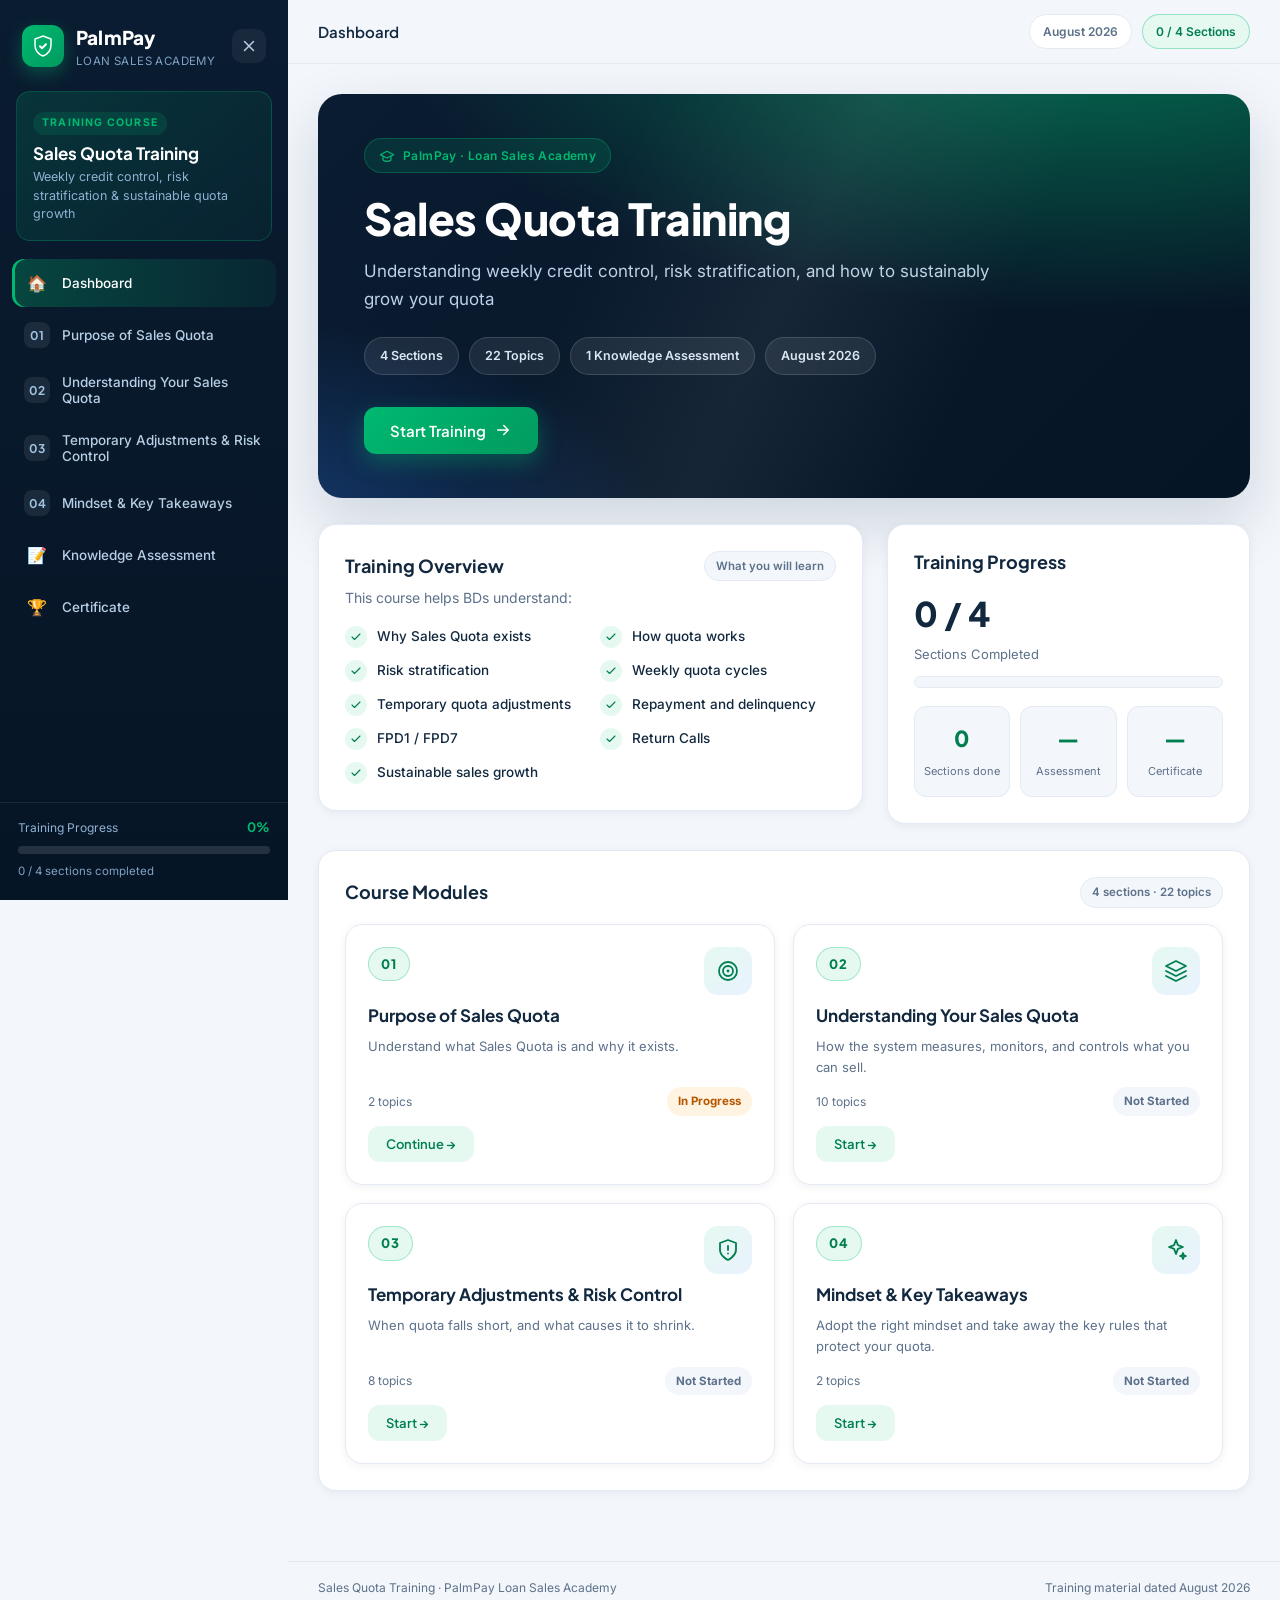
==== index.html @ f6357d87 "First commit" ====
<!DOCTYPE html>
<html lang="en">
<head>
  <meta charset="UTF-8" />
  <meta name="viewport" content="width=device-width, initial-scale=1.0" />
  <meta name="description" content="PalmPay Loan Sales Academy — Sales Quota Training. Understanding weekly credit control, risk stratification, and how to sustainably grow your quota." />
  <title>Sales Quota Training · PalmPay Loan Sales Academy</title>
  <link rel="preconnect" href="https://fonts.googleapis.com" />
  <link rel="preconnect" href="https://fonts.gstatic.com" crossorigin />
  <link href="https://fonts.googleapis.com/css2?family=Inter:wght@400;500;600;700&family=Plus+Jakarta+Sans:wght@500;600;700;800&display=swap" rel="stylesheet" />
  <link rel="stylesheet" href="css/styles.css" />
</head>
<body>
  <div class="app">
    <aside class="sidebar" id="sidebar" aria-label="Course navigation">
      <div class="sidebar-brand">
        <div class="brand-mark" aria-hidden="true">
          <svg viewBox="0 0 24 24" fill="none">
            <path d="M12 2l8 3v6c0 5.2-3.4 9.2-8 11-4.6-1.8-8-5.8-8-11V5l8-3z" fill="rgba(0,185,112,.16)" stroke="currentColor" stroke-width="1.5"/>
            <path d="M9 12.2l2 2 4-4" stroke="currentColor" stroke-width="2" stroke-linecap="round" stroke-linejoin="round"/>
          </svg>
        </div>
        <div class="brand-text">
          <span class="brand-name">PalmPay</span>
          <span class="brand-sub">Loan Sales Academy</span>
        </div>
        <button class="sidebar-close" id="sidebarClose" aria-label="Close menu">
          <svg viewBox="0 0 24 24" fill="none" stroke="currentColor" stroke-width="2" stroke-linecap="round"><path d="M18 6L6 18M6 6l12 12"/></svg>
        </button>
      </div>

      <div class="sidebar-course">
        <span class="sidebar-course-chip">Training Course</span>
        <h2 class="sidebar-course-title">Sales Quota Training</h2>
        <p class="sidebar-course-sub">Weekly credit control, risk stratification &amp; sustainable quota growth</p>
      </div>

      <nav class="sidebar-nav" id="sidebarNav"></nav>

      <div class="sidebar-footer">
        <div class="mini-progress">
          <div class="mini-progress-top">
            <span class="mini-progress-label">Training Progress</span>
            <span class="mini-progress-value" id="miniProgressValue">0%</span>
          </div>
          <div class="mini-progress-track">
            <div class="mini-progress-fill" id="miniProgressFill"></div>
          </div>
          <div class="mini-progress-sub" id="miniProgressSub">0 / 4 sections completed</div>
        </div>
      </div>
    </aside>

    <div class="sidebar-backdrop" id="sidebarBackdrop"></div>

    <div class="main">
      <header class="topbar">
        <button class="menu-toggle" id="menuToggle" aria-label="Open navigation menu">
          <svg viewBox="0 0 24 24" fill="none" stroke="currentColor" stroke-width="2" stroke-linecap="round"><path d="M4 6h16M4 12h16M4 18h16"/></svg>
        </button>
        <div class="topbar-crumb" id="topbarCrumb">Dashboard</div>
        <div class="topbar-right">
          <span class="topbar-chip topbar-chip-date">August 2026</span>
          <span class="topbar-chip topbar-chip-progress" id="topbarProgress">0 / 4 Sections</span>
        </div>
      </header>

      <main class="content" id="view" aria-live="polite"></main>

      <footer class="app-footer">
        <span>Sales Quota Training · PalmPay Loan Sales Academy</span>
        <span>Training material dated August 2026</span>
      </footer>
    </div>
  </div>

  <div class="toast" id="toast" role="status" aria-live="polite"></div>

  <script src="js/course-data.js"></script>
  <script src="js/app.js"></script>
</body>
</html>
---- css/styles.css ----
/* ============================================================
   Sales Quota Training — Premium Fintech Styles
   PalmPay Loan Sales Academy · August 2026
   Vanilla CSS only. No frameworks.
   ============================================================ */

/* ---------------------------- Tokens ---------------------------- */
:root {
  --navy-950: #061525;
  --navy-900: #0a1c31;
  --navy-800: #0f2942;
  --navy-700: #163a5c;
  --green: #00b970;
  --green-dark: #009a5e;
  --green-deep: #007f4e;
  --green-100: #e5f9f0;
  --orange: #ff9f1c;
  --orange-100: #fff4e1;
  --red: #e5484d;
  --red-100: #fdecec;
  --blue: #2e7cf6;
  --blue-100: #e9f2fe;
  --bg: #f3f6fb;
  --surface: #ffffff;
  --text: #12283f;
  --muted: #5d718a;
  --border: #e4eaf3;
  --shadow-sm: 0 2px 10px rgba(15, 41, 66, .06);
  --shadow: 0 12px 34px rgba(15, 41, 66, .10);
  --shadow-lg: 0 24px 60px rgba(15, 41, 66, .16);
  --radius: 18px;
  --radius-sm: 12px;
  --font-head: 'Plus Jakarta Sans', 'Inter', system-ui, sans-serif;
  --font-body: 'Inter', system-ui, -apple-system, sans-serif;
  --sidebar-w: 288px;
}

/* ---------------------------- Reset ---------------------------- */
* { margin: 0; padding: 0; box-sizing: border-box; }

html { scroll-behavior: smooth; }

html, body {
  overflow-x: hidden;
  background: var(--bg);
  color: var(--text);
  font-family: var(--font-body);
  font-size: 16px;
  line-height: 1.6;
  -webkit-font-smoothing: antialiased;
}

body { min-height: 100vh; }

h1, h2, h3, h4, h5, h6 { font-family: var(--font-head); line-height: 1.25; }

button { font-family: inherit; cursor: pointer; }

img, svg { display: block; }

input, button { font-family: inherit; }

::selection { background: rgba(0, 185, 112, .25); }

/* ---------------------------- Layout ---------------------------- */
.app { display: flex; min-height: 100vh; }

.sidebar {
  position: fixed;
  inset: 0 auto 0 0;
  width: var(--sidebar-w);
  background: linear-gradient(180deg, var(--navy-900) 0%, var(--navy-950) 100%);
  color: #cfe0f1;
  display: flex;
  flex-direction: column;
  z-index: 60;
  transform: translateX(-100%);
  transition: transform .28s ease;
  overflow-y: auto;
}

@media (min-width: 1024px) {
  .sidebar { transform: translateX(0); }
  body.sidebar-hidden .sidebar { transform: translateX(-100%); }
  .main { margin-left: var(--sidebar-w); }
  body.sidebar-hidden .main { margin-left: 0; }
  .menu-toggle { display: none; }
  body.sidebar-hidden .menu-toggle { display: inline-flex; }
}

@media (max-width: 1023px) {
  body.sidebar-open .sidebar { transform: translateX(0); box-shadow: 20px 0 60px rgba(0, 0, 0, .4); }
  body.sidebar-open { overflow: hidden; }
  .menu-toggle { display: inline-flex; }
}

.sidebar-brand {
  display: flex;
  align-items: center;
  gap: 12px;
  padding: 22px 22px 16px;
}

.brand-mark {
  width: 42px;
  height: 42px;
  flex: 0 0 42px;
  border-radius: 12px;
  background: linear-gradient(135deg, var(--green), var(--green-dark));
  color: #fff;
  display: grid;
  place-items: center;
  box-shadow: 0 6px 18px rgba(0, 185, 112, .35);
}

.brand-mark svg { width: 24px; height: 24px; }

.brand-text { display: flex; flex-direction: column; min-width: 0; }

.brand-name { font-family: var(--font-head); font-weight: 800; font-size: 19px; color: #fff; letter-spacing: .2px; }

.brand-sub { font-size: 11.5px; color: #7fa2c4; letter-spacing: .4px; text-transform: uppercase; }

.sidebar-close {
  margin-left: auto;
  width: 34px;
  height: 34px;
  border: none;
  border-radius: 10px;
  background: rgba(255, 255, 255, .06);
  color: #b7cee4;
  display: grid;
  place-items: center;
  transition: background .2s, color .2s;
}

.sidebar-close:hover { background: rgba(255, 255, 255, .14); color: #fff; }

.sidebar-close svg { width: 18px; height: 18px; }

.sidebar-course {
  margin: 4px 16px 14px;
  padding: 16px;
  border-radius: 14px;
  background: linear-gradient(135deg, rgba(0, 185, 112, .16), rgba(0, 185, 112, .05));
  border: 1px solid rgba(0, 185, 112, .25);
}

.sidebar-course-chip {
  display: inline-block;
  font-size: 10.5px;
  font-weight: 700;
  letter-spacing: 1.2px;
  text-transform: uppercase;
  color: var(--green);
  background: rgba(0, 185, 112, .14);
  padding: 3px 9px;
  border-radius: 20px;
  margin-bottom: 8px;
}

.sidebar-course-title { font-size: 17px; font-weight: 700; color: #fff; margin-bottom: 4px; }

.sidebar-course-sub { font-size: 12.5px; color: #8fb2d3; line-height: 1.5; }

.sidebar-nav { flex: 1; padding: 4px 12px 16px; display: flex; flex-direction: column; gap: 4px; }

.nav-item {
  display: flex;
  align-items: center;
  gap: 12px;
  width: 100%;
  padding: 11px 12px;
  border: none;
  border-radius: 12px;
  background: transparent;
  color: #b7cee4;
  font-size: 13.5px;
  font-weight: 500;
  text-align: left;
  transition: background .2s, color .2s;
}

.nav-item:hover { background: rgba(255, 255, 255, .07); color: #fff; }

.nav-item.active { background: linear-gradient(90deg, rgba(0, 185, 112, .28), rgba(0, 185, 112, .08)); color: #fff; box-shadow: inset 3px 0 0 var(--green); }

.nav-num {
  font-family: var(--font-head);
  font-weight: 700;
  font-size: 12px;
  width: 26px;
  height: 26px;
  flex: 0 0 26px;
  display: grid;
  place-items: center;
  border-radius: 8px;
  background: rgba(255, 255, 255, .08);
  color: #9fc3e2;
}

.nav-item.active .nav-num { background: var(--green); color: #fff; }

.nav-emoji { font-size: 16px; width: 26px; height: 26px; flex: 0 0 26px; display: grid; place-items: center; }

.nav-label { flex: 1; min-width: 0; }

.nav-status { display: inline-grid; place-items: center; }

.nav-status svg { width: 16px; height: 16px; }

.nav-ok { color: var(--green); }

.sidebar-footer { padding: 14px 18px 20px; border-top: 1px solid rgba(255, 255, 255, .08); }

.mini-progress-top { display: flex; justify-content: space-between; align-items: center; margin-bottom: 8px; }

.mini-progress-label { font-size: 12px; color: #8fb2d3; }

.mini-progress-value { font-family: var(--font-head); font-weight: 700; font-size: 13px; color: var(--green); }

.mini-progress-track { height: 8px; border-radius: 8px; background: rgba(255, 255, 255, .12); overflow: hidden; }

.mini-progress-fill { height: 100%; width: 0; border-radius: 8px; background: linear-gradient(90deg, var(--green), #36e3a1); transition: width .6s ease; }

.mini-progress-sub { margin-top: 8px; font-size: 11.5px; color: #7fa2c4; }

.sidebar-backdrop {
  position: fixed;
  inset: 0;
  background: rgba(4, 12, 22, .5);
  z-index: 55;
  opacity: 0;
  pointer-events: none;
  transition: opacity .25s ease;
}

.sidebar-backdrop.show { opacity: 1; pointer-events: auto; }

/* ---------------------------- Main / Topbar ---------------------------- */
.main {
  flex: 1;
  min-width: 0;
  display: flex;
  flex-direction: column;
  transition: margin-left .28s ease;
}

.topbar {
  position: sticky;
  top: 0;
  z-index: 40;
  display: flex;
  align-items: center;
  gap: 14px;
  padding: 14px 30px;
  background: rgba(243, 246, 251, .82);
  backdrop-filter: blur(12px);
  -webkit-backdrop-filter: blur(12px);
  border-bottom: 1px solid var(--border);
}

.menu-toggle {
  width: 40px;
  height: 40px;
  border: 1px solid var(--border);
  border-radius: 10px;
  background: var(--surface);
  color: var(--text);
  align-items: center;
  justify-content: center;
  box-shadow: var(--shadow-sm);
}

.menu-toggle svg { width: 20px; height: 20px; }

.topbar-crumb {
  flex: 1;
  min-width: 0;
  font-family: var(--font-head);
  font-weight: 600;
  font-size: 15px;
  white-space: nowrap;
  overflow: hidden;
  text-overflow: ellipsis;
}

.topbar-right { display: flex; align-items: center; gap: 10px; }

.topbar-chip {
  font-size: 12px;
  font-weight: 600;
  padding: 7px 13px;
  border-radius: 20px;
  background: var(--surface);
  border: 1px solid var(--border);
  color: var(--muted);
  white-space: nowrap;
}

.topbar-chip-progress { color: var(--green-deep); border-color: rgba(0, 185, 112, .35); background: var(--green-100); }

.content { width: 100%; max-width: 1060px; margin: 0 auto; padding: 30px 30px 70px; flex: 1; }

.app-footer {
  display: flex;
  justify-content: space-between;
  flex-wrap: wrap;
  gap: 8px;
  padding: 16px 30px 26px;
  font-size: 12px;
  color: var(--muted);
  border-top: 1px solid var(--border);
  max-width: 1060px;
  width: 100%;
  margin: 0 auto;
}

/* ---------------------------- Buttons ---------------------------- */
.btn {
  display: inline-flex;
  align-items: center;
  justify-content: center;
  gap: 8px;
  border: none;
  border-radius: 12px;
  font-family: var(--font-head);
  font-weight: 600;
  font-size: 14px;
  padding: 12px 20px;
  transition: transform .15s ease, box-shadow .2s ease, background .2s ease;
}

.btn svg { width: 18px; height: 18px; }

.btn-primary { background: linear-gradient(135deg, var(--green), var(--green-dark)); color: #fff; box-shadow: 0 8px 22px rgba(0, 185, 112, .35); }

.btn-primary:hover { transform: translateY(-2px); box-shadow: 0 12px 26px rgba(0, 185, 112, .42); }

.btn-ghost { background: transparent; color: var(--muted); border: 1px solid var(--border); }

.btn-ghost:hover { background: var(--surface); color: var(--text); border-color: #cdd8e6; }

.btn-soft { background: var(--green-100); color: var(--green-deep); }

.btn-soft:hover { background: #d2f3e4; }

.btn-hero { font-size: 15px; padding: 14px 26px; margin-top: 6px; }

/* ---------------------------- Dashboard ---------------------------- */
.dash-hero {
  position: relative;
  overflow: hidden;
  border-radius: 24px;
  padding: 44px 46px;
  color: #fff;
  background:
    radial-gradient(1200px 500px at 85% -20%, rgba(0, 185, 112, .55), transparent 60%),
    radial-gradient(800px 400px at -10% 110%, rgba(46, 124, 246, .35), transparent 55%),
    linear-gradient(135deg, var(--navy-900), var(--navy-950));
  box-shadow: var(--shadow-lg);
  margin-bottom: 26px;
}

.hero-glow {
  position: absolute;
  inset: 0;
  pointer-events: none;
  background: linear-gradient(115deg, transparent 30%, rgba(255, 255, 255, .06) 50%, transparent 70%);
}

.hero-badge {
  display: inline-flex;
  align-items: center;
  gap: 8px;
  font-size: 12px;
  font-weight: 600;
  letter-spacing: .4px;
  color: var(--green);
  background: rgba(0, 185, 112, .14);
  border: 1px solid rgba(0, 185, 112, .3);
  padding: 7px 14px;
  border-radius: 30px;
  margin-bottom: 18px;
}

.hero-badge svg { width: 16px; height: 16px; }

.hero-title { font-size: clamp(30px, 4.5vw, 44px); font-weight: 800; letter-spacing: -.5px; margin-bottom: 12px; }

.hero-sub { font-size: clamp(14px, 2vw, 17px); color: #bcd2e8; max-width: 640px; margin-bottom: 24px; }

.hero-chips { display: flex; flex-wrap: wrap; gap: 10px; margin-bottom: 26px; }

.hero-chip { font-size: 12.5px; font-weight: 600; padding: 8px 15px; border-radius: 30px; background: rgba(255, 255, 255, .08); border: 1px solid rgba(255, 255, 255, .14); color: #d9e7f4; }

.dash-grid { display: grid; grid-template-columns: 1.5fr 1fr; gap: 24px; margin-bottom: 26px; align-items: start; }

.panel {
  background: var(--surface);
  border: 1px solid var(--border);
  border-radius: var(--radius);
  box-shadow: var(--shadow-sm);
  padding: 26px;
}

.panel-head { display: flex; align-items: center; justify-content: space-between; gap: 12px; flex-wrap: wrap; margin-bottom: 6px; }

.panel-head h3 { font-size: 18px; font-weight: 700; }

.panel-chip { font-size: 11.5px; font-weight: 600; color: var(--muted); background: var(--bg); border: 1px solid var(--border); padding: 5px 11px; border-radius: 20px; }

.panel-sub { color: var(--muted); font-size: 14px; margin-bottom: 16px; }

.overview-list { list-style: none; display: grid; grid-template-columns: repeat(2, 1fr); gap: 12px 20px; }

.overview-list li { display: flex; align-items: center; gap: 10px; font-size: 13.5px; font-weight: 500; }

.ov-ic { width: 22px; height: 22px; flex: 0 0 22px; border-radius: 50%; background: var(--green-100); color: var(--green-deep); display: grid; place-items: center; }

.ov-ic svg { width: 12px; height: 12px; }

.progress-count { margin: 14px 0 12px; display: flex; flex-direction: column; gap: 2px; }

.pc-num { font-family: var(--font-head); font-size: 34px; font-weight: 800; color: var(--text); }

.pc-label { font-size: 13px; color: var(--muted); }

.big-progress-track { height: 12px; border-radius: 10px; background: var(--bg); border: 1px solid var(--border); overflow: hidden; margin-bottom: 18px; }

.big-progress-fill { height: 100%; width: 0; border-radius: 10px; background: linear-gradient(90deg, var(--green), #2fd495); transition: width .9s ease; }

.progress-panel.in .big-progress-fill { width: var(--p); }

.progress-stats { display: grid; grid-template-columns: repeat(3, 1fr); gap: 10px; }

.pstat { background: var(--bg); border: 1px solid var(--border); border-radius: var(--radius-sm); padding: 14px 8px; text-align: center; }

.pstat-num { display: block; font-family: var(--font-head); font-weight: 800; font-size: 22px; color: var(--green-deep); }

.pstat-label { font-size: 11px; color: var(--muted); }

.module-grid { display: grid; grid-template-columns: repeat(2, 1fr); gap: 18px; margin-top: 16px; }

.module-card {
  position: relative;
  background: var(--surface);
  border: 1px solid var(--border);
  border-radius: var(--radius);
  box-shadow: var(--shadow-sm);
  padding: 22px;
  display: flex;
  flex-direction: column;
  gap: 10px;
  transition: transform .2s ease, box-shadow .2s ease;
}

.module-card:hover { transform: translateY(-4px); box-shadow: var(--shadow); }

.mod-top { display: flex; align-items: flex-start; justify-content: space-between; }

.mod-num {
  font-family: var(--font-head);
  font-weight: 800;
  font-size: 13px;
  letter-spacing: 1px;
  color: var(--green-deep);
  background: var(--green-100);
  border: 1px solid rgba(0, 185, 112, .3);
  padding: 6px 12px;
  border-radius: 20px;
}

.mod-ic { width: 48px; height: 48px; border-radius: 14px; background: linear-gradient(135deg, var(--green-100), var(--blue-100)); color: var(--green-deep); display: grid; place-items: center; }

.mod-ic svg { width: 24px; height: 24px; }

.mod-title { font-size: 17px; font-weight: 700; }

.mod-blurb { font-size: 13px; color: var(--muted); flex: 1; }

.mod-meta { display: flex; align-items: center; justify-content: space-between; gap: 8px; flex-wrap: wrap; }

.mod-topics { font-size: 12px; color: var(--muted); }

.mod-status { display: inline-flex; align-items: center; gap: 5px; font-size: 11.5px; font-weight: 700; padding: 5px 11px; border-radius: 20px; }

.mod-status svg { width: 13px; height: 13px; }

.st-done { color: var(--green-deep); background: var(--green-100); }

.st-inprog { color: #b45500; background: var(--orange-100); }

.st-not { color: var(--muted); background: var(--bg); }

.btn-mod { align-self: flex-start; font-size: 13px; padding: 10px 18px; }

/* ---------------------------- Section / Topic ---------------------------- */
.section-header { margin-bottom: 22px; }

.section-kicker { display: flex; align-items: center; gap: 10px; flex-wrap: wrap; margin-bottom: 10px; }

.section-num {
  font-family: var(--font-head);
  font-weight: 700;
  font-size: 12px;
  letter-spacing: 1px;
  color: #fff;
  background: linear-gradient(135deg, var(--green), var(--green-dark));
  padding: 6px 14px;
  border-radius: 20px;
}

.section-topic-count { font-size: 12.5px; font-weight: 600; color: var(--muted); }

.section-title { font-size: clamp(24px, 3.4vw, 32px); font-weight: 800; letter-spacing: -.4px; margin-bottom: 8px; }

.section-subtitle { font-size: 15px; color: var(--muted); }

.topic-nav {
  display: flex;
  gap: 8px;
  overflow-x: auto;
  padding-bottom: 10px;
  margin-bottom: 22px;
  scrollbar-width: thin;
}

.topic-pill {
  display: inline-flex;
  align-items: center;
  gap: 8px;
  flex: 0 0 auto;
  border: 1px solid var(--border);
  background: var(--surface);
  color: var(--muted);
  border-radius: 30px;
  padding: 8px 15px 8px 8px;
  font-size: 12.5px;
  font-weight: 600;
  transition: all .2s ease;
}

.topic-pill:hover { border-color: var(--green); color: var(--green-deep); }

.topic-pill.active { background: var(--green); border-color: var(--green); color: #fff; box-shadow: 0 6px 16px rgba(0, 185, 112, .3); }

.tp-num {
  font-family: var(--font-head);
  font-weight: 700;
  font-size: 11px;
  width: 24px;
  height: 24px;
  flex: 0 0 24px;
  display: grid;
  place-items: center;
  border-radius: 50%;
  background: var(--bg);
  color: var(--muted);
}

.topic-pill.active .tp-num { background: rgba(255, 255, 255, .25); color: #fff; }

.topic-card {
  background: var(--surface);
  border: 1px solid var(--border);
  border-radius: 22px;
  box-shadow: var(--shadow-sm);
  padding: 32px 34px;
}

.topic-head { margin-bottom: 24px; }

.topic-badge {
  display: inline-block;
  font-size: 11.5px;
  font-weight: 700;
  letter-spacing: 1px;
  text-transform: uppercase;
  color: var(--green-deep);
  background: var(--green-100);
  border: 1px solid rgba(0, 185, 112, .3);
  padding: 6px 13px;
  border-radius: 20px;
  margin-bottom: 12px;
}

.topic-title { font-size: clamp(21px, 3vw, 26px); font-weight: 800; letter-spacing: -.3px; }

.topic-blocks { display: flex; flex-direction: column; gap: 22px; }

.topic-nav-buttons { display: flex; justify-content: space-between; gap: 12px; margin-top: 34px; padding-top: 24px; border-top: 1px solid var(--border); flex-wrap: wrap; }

/* ---------------------------- Blocks ---------------------------- */
.block-heading {
  display: flex;
  align-items: center;
  gap: 10px;
  font-size: 16px;
  font-weight: 700;
  color: var(--text);
}

.bh-bar { width: 4px; height: 18px; border-radius: 4px; background: linear-gradient(180deg, var(--green), var(--green-dark)); flex: 0 0 4px; }

.block-text { font-size: 15px; color: var(--text); }

.block-text strong { color: var(--green-deep); font-weight: 700; }

/* chips */
.chips { display: flex; flex-wrap: wrap; gap: 12px; }

.chip {
  display: inline-flex;
  align-items: center;
  gap: 10px;
  padding: 12px 20px;
  border-radius: 30px;
  background: var(--surface);
  border: 1px solid var(--border);
  box-shadow: var(--shadow-sm);
  font-family: var(--font-head);
  font-weight: 600;
  font-size: 14px;
  color: var(--text);
}

.chip-ic {
  width: 28px;
  height: 28px;
  flex: 0 0 28px;
  border-radius: 9px;
  display: grid;
  place-items: center;
  color: var(--green-deep);
  background: var(--green-100);
}

.chip-ic svg { width: 15px; height: 15px; }

/* principle */
.principle {
  display: flex;
  align-items: flex-start;
  gap: 16px;
  padding: 22px 24px;
  border-radius: 16px;
  background: linear-gradient(135deg, rgba(0, 185, 112, .1), rgba(0, 185, 112, .04));
  border: 1px solid rgba(0, 185, 112, .35);
  border-left: 5px solid var(--green);
}

.principle-ic {
  width: 44px;
  height: 44px;
  flex: 0 0 44px;
  border-radius: 13px;
  background: linear-gradient(135deg, var(--green), var(--green-dark));
  color: #fff;
  display: grid;
  place-items: center;
  box-shadow: 0 6px 16px rgba(0, 185, 112, .3);
}

.principle-ic svg { width: 22px; height: 22px; }

.principle-label { font-family: var(--font-head); font-weight: 800; font-size: 13px; letter-spacing: 1px; text-transform: uppercase; color: var(--green-deep); display: block; margin-bottom: 4px; }

.principle-body p { font-size: 15px; color: var(--text); }

/* key message */
.keymessage {
  display: flex;
  align-items: flex-start;
  gap: 14px;
  padding: 20px 24px;
  border-radius: 16px;
  background: linear-gradient(135deg, var(--navy-900), var(--navy-800));
  color: #fff;
  box-shadow: var(--shadow);
}

.km-ic { width: 40px; height: 40px; flex: 0 0 40px; border-radius: 12px; background: rgba(0, 185, 112, .2); color: var(--green); display: grid; place-items: center; }

.km-ic svg { width: 20px; height: 20px; }

.keymessage p { font-size: 15px; }

/* warning */
.warning {
  display: flex;
  align-items: flex-start;
  gap: 14px;
  padding: 20px 24px;
  border-radius: 16px;
  background: var(--red-100);
  border: 1px solid rgba(229, 72, 77, .35);
  border-left: 5px solid var(--red);
}

.warn-ic { width: 40px; height: 40px; flex: 0 0 40px; border-radius: 12px; background: var(--red); color: #fff; display: grid; place-items: center; }

.warn-ic svg { width: 20px; height: 20px; }

.warn-label { font-family: var(--font-head); font-weight: 800; font-size: 12.5px; letter-spacing: 1px; text-transform: uppercase; color: var(--red); display: block; margin-bottom: 4px; }

.warn-body p { font-size: 15px; color: #6e1f21; }

/* quote */
.quote-card {
  position: relative;
  padding: 30px 34px 30px 52px;
  border-radius: 16px;
  background: var(--blue-100);
  border: 1px solid rgba(46, 124, 246, .3);
}

.qmark {
  position: absolute;
  top: 6px;
  left: 18px;
  font-family: Georgia, serif;
  font-size: 64px;
  line-height: 1;
  color: rgba(46, 124, 246, .35);
}

.quote-card p { font-family: var(--font-head); font-size: 17px; font-weight: 600; color: #123a75; }

/* card grids */
.card-grid { display: grid; gap: 14px; }
.card-grid.cols-2 { grid-template-columns: repeat(2, 1fr); }
.card-grid.cols-3 { grid-template-columns: repeat(3, 1fr); }

.info-card {
  background: var(--surface);
  border: 1px solid var(--border);
  border-radius: var(--radius);
  box-shadow: var(--shadow-sm);
  padding: 22px;
  transition: transform .2s ease, box-shadow .2s ease, border-color .2s ease;
}

.info-card:hover { transform: translateY(-3px); box-shadow: var(--shadow); }

.info-ic { width: 46px; height: 46px; border-radius: 13px; display: grid; place-items: center; margin-bottom: 14px; color: var(--green-deep); background: var(--green-100); }

.info-ic svg { width: 22px; height: 22px; }

.info-card.accent-green .info-ic { background: var(--green-100); color: var(--green-deep); }
.info-card.accent-red .info-ic { background: var(--red-100); color: var(--red); }
.info-card.accent-blue .info-ic { background: var(--blue-100); color: var(--blue); }
.info-card.accent-orange .info-ic { background: var(--orange-100); color: #c46a00; }

.info-title { font-size: 16px; font-weight: 700; margin-bottom: 6px; }

.info-text { font-size: 13.5px; color: var(--muted); }

/* expandable cards */
.expand-grid { display: grid; gap: 14px; }
.expand-grid.cols-2 { grid-template-columns: repeat(2, 1fr); }
.expand-grid.cols-3 { grid-template-columns: repeat(3, 1fr); }

.expand-card {
  background: var(--surface);
  border: 1px solid var(--border);
  border-radius: var(--radius);
  box-shadow: var(--shadow-sm);
  overflow: hidden;
  transition: border-color .2s ease, box-shadow .2s ease;
}

.expand-card.open { border-color: rgba(0, 185, 112, .5); box-shadow: var(--shadow); }

.expand-head {
  width: 100%;
  display: flex;
  align-items: center;
  gap: 12px;
  padding: 18px 18px;
  background: transparent;
  border: none;
  text-align: left;
  color: var(--text);
}

.expand-ic { width: 40px; height: 40px; flex: 0 0 40px; border-radius: 11px; display: grid; place-items: center; color: var(--green-deep); background: var(--green-100); transition: transform .2s ease; }

.expand-ic svg { width: 20px; height: 20px; }

.expand-title { flex: 1; font-family: var(--font-head); font-size: 14.5px; font-weight: 700; line-height: 1.35; }

.expand-toggle {
  flex: 0 0 28px;
  width: 28px;
  height: 28px;
  display: grid;
  place-items: center;
  border-radius: 50%;
  background: var(--bg);
  border: 1px solid var(--border);
  font-family: var(--font-head);
  font-size: 17px;
  font-weight: 700;
  color: var(--green-deep);
  transition: all .2s ease;
}

.expand-card.open .expand-toggle { background: var(--green); border-color: var(--green); color: #fff; }

.expand-body {
  max-height: 0;
  overflow: hidden;
  transition: max-height .3s ease;
}

.expand-card.open .expand-body { max-height: 320px; }

.expand-body p { padding: 0 18px 20px; font-size: 14px; color: var(--muted); }

/* meter */
.meter-card {
  background: linear-gradient(135deg, var(--navy-900), var(--navy-800));
  border-radius: var(--radius);
  padding: 26px 28px;
  color: #fff;
  box-shadow: var(--shadow);
}

.meter-head { display: flex; justify-content: space-between; align-items: center; margin-bottom: 14px; }

.meter-label { font-size: 13px; font-weight: 600; color: #a8c4dd; }

.meter-value { font-family: var(--font-head); font-size: 30px; font-weight: 800; color: var(--green); }

.meter-value em { font-style: normal; font-size: 13px; font-weight: 700; letter-spacing: 1.5px; color: #7fa2c4; margin-left: 6px; }

.meter-track { height: 16px; border-radius: 12px; background: rgba(255, 255, 255, .12); overflow: hidden; margin-bottom: 12px; }

.meter-fill { height: 100%; width: 0; border-radius: 12px; background: linear-gradient(90deg, var(--green), #36e3a1); transition: width 1.1s ease; }

.meter-card.in .meter-fill { width: var(--v); }

.meter-foot { display: flex; justify-content: space-between; align-items: center; gap: 10px; flex-wrap: wrap; }

.meter-caption { font-size: 12.5px; color: #a8c4dd; }

.meter-note { font-size: 13px; font-weight: 700; color: var(--orange); }

/* risk levels */
.levels { text-align: center; }

.levels-row { display: flex; justify-content: center; gap: 12px; flex-wrap: wrap; }

.level {
  position: relative;
  width: 74px;
  height: 74px;
  border: none;
  border-radius: 18px;
  display: flex;
  flex-direction: column;
  align-items: center;
  justify-content: center;
  gap: 2px;
  transition: transform .2s ease, box-shadow .2s ease;
}

.level:hover { transform: translateY(-3px); }

.lv-key { font-family: var(--font-head); font-size: 28px; font-weight: 800; color: #fff; line-height: 1; }

.lv-toggle { font-family: var(--font-head); font-size: 14px; font-weight: 700; color: rgba(255, 255, 255, .85); }

.level.lv-a { background: linear-gradient(135deg, #e5484d, #c33d40); box-shadow: 0 8px 20px rgba(229, 72, 77, .35); }
.level.lv-b { background: linear-gradient(135deg, #ff8a3d, #e06f1f); box-shadow: 0 8px 20px rgba(255, 138, 61, .3); }
.level.lv-c { background: linear-gradient(135deg, #ffc24d, #e0a12a); box-shadow: 0 8px 20px rgba(255, 194, 77, .3); }
.level.lv-d { background: linear-gradient(135deg, #4fc48f, #2ea874); box-shadow: 0 8px 20px rgba(79, 196, 143, .3); }
.level.lv-e { background: linear-gradient(135deg, var(--green), var(--green-dark)); box-shadow: 0 8px 20px rgba(0, 185, 112, .35); }

.level.active { transform: translateY(-3px); outline: 3px solid var(--navy-700); outline-offset: 2px; }

.levels-scale { display: flex; justify-content: space-between; max-width: 420px; margin: 12px auto 4px; font-size: 11.5px; font-weight: 700; color: var(--muted); text-transform: uppercase; letter-spacing: .6px; }

.level-detail {
  display: flex;
  align-items: center;
  gap: 16px;
  max-width: 560px;
  margin: 18px auto 0;
  text-align: left;
  padding: 16px 20px;
  border-radius: 14px;
  background: var(--bg);
  border: 1px solid var(--border);
}

.ld-letter {
  width: 54px;
  height: 54px;
  flex: 0 0 54px;
  border-radius: 14px;
  background: linear-gradient(135deg, var(--navy-800), var(--navy-700));
  color: #fff;
  font-family: var(--font-head);
  font-size: 26px;
  font-weight: 800;
  display: grid;
  place-items: center;
}

.ld-text { font-family: var(--font-head); font-weight: 700; font-size: 14.5px; color: var(--text); }

.ld-map { font-size: 12.5px; font-weight: 600; color: var(--green-deep); margin-top: 3px; }

.levels-note { margin-top: 14px; font-size: 12.5px; color: var(--muted); }

/* timeline */
.timeline { padding: 6px 0; }

.tl-badge {
  display: inline-flex;
  align-items: center;
  gap: 8px;
  font-family: var(--font-head);
  font-weight: 700;
  font-size: 13px;
  color: #fff;
  background: linear-gradient(135deg, var(--green), var(--green-dark));
  padding: 8px 16px;
  border-radius: 24px;
  margin-bottom: 18px;
  box-shadow: 0 6px 16px rgba(0, 185, 112, .3);
}

.tl-badge svg { width: 15px; height: 15px; }

.tl-wrap { display: flex; flex-direction: column; }

.tl-item { display: flex; gap: 18px; }

.tl-rail { position: relative; flex: 0 0 22px; display: flex; justify-content: center; }

.tl-dot {
  width: 14px;
  height: 14px;
  flex: 0 0 14px;
  margin-top: 18px;
  border-radius: 50%;
  background: var(--green);
  box-shadow: 0 0 0 4px var(--green-100);
  z-index: 1;
}

.tl-rail::before {
  content: '';
  position: absolute;
  top: 0;
  bottom: 0;
  left: 50%;
  width: 2px;
  transform: translateX(-50%);
  background: linear-gradient(180deg, var(--green-100), var(--border));
}

.tl-item:first-child .tl-rail::before { top: 20px; }
.tl-item:last-child .tl-rail::before { bottom: auto; height: 20px; }

.tl-card {
  flex: 1;
  margin-bottom: 14px;
  padding: 15px 18px;
  background: var(--surface);
  border: 1px solid var(--border);
  border-radius: 14px;
  box-shadow: var(--shadow-sm);
}

.tl-title { font-size: 14.5px; font-weight: 700; color: var(--text); }

.tl-desc { font-size: 13px; color: var(--muted); margin-top: 3px; }

.tl-emphasis .tl-card { border-color: rgba(0, 185, 112, .5); background: var(--green-100); }

.tl-emphasis .tl-title { color: var(--green-deep); }

/* flow */
.flow { display: flex; flex-direction: column; align-items: center; gap: 2px; padding: 8px 0; }

.flow-node { display: flex; flex-direction: column; align-items: center; gap: 6px; }

.flow-item {
  position: relative;
  font-family: var(--font-head);
  font-size: 14.5px;
  font-weight: 700;
  padding: 13px 24px;
  border-radius: 14px;
  text-align: center;
  min-width: 220px;
  box-shadow: var(--shadow-sm);
}

.flow-item.tone-green { background: var(--green-100); border: 1px solid rgba(0, 185, 112, .4); color: var(--green-deep); }
.flow-item.tone-danger { background: var(--red-100); border: 1px solid rgba(229, 72, 77, .4); color: #a13035; }
.flow-item.tone-neutral { background: var(--bg); border: 1px solid var(--border); color: var(--text); }

.flow-plus {
  font-family: var(--font-head);
  font-size: 15px;
  font-weight: 800;
  color: var(--green-deep);
  background: var(--surface);
  border: 2px solid var(--green);
  width: 26px;
  height: 26px;
  display: grid;
  place-items: center;
  border-radius: 50%;
}

.flow-arrow { color: var(--muted); font-size: 17px; line-height: 1; }

.flow-node:last-child .flow-arrow { display: none; }

.flow.in .flow-arrow { animation: flowArrow 1.2s ease infinite; }

@keyframes flowArrow {
  0% { transform: translateY(0); opacity: .4; }
  50% { transform: translateY(4px); opacity: 1; }
  100% { transform: translateY(0); opacity: .4; }
}

/* checklist */
.checklist-head { margin-bottom: 14px; }

.checklist-counter { font-size: 13px; font-weight: 600; color: var(--muted); }

.checklist-counter strong { color: var(--green-deep); }

.checklist-items { display: flex; flex-direction: column; gap: 10px; }

.check-item {
  width: 100%;
  display: flex;
  align-items: center;
  gap: 14px;
  text-align: left;
  padding: 15px 18px;
  border-radius: 14px;
  background: var(--surface);
  border: 1px solid var(--border);
  color: var(--text);
  transition: all .2s ease;
}

.check-item:hover { border-color: rgba(0, 185, 112, .5); }

.check-item.checked { background: var(--green-100); border-color: rgba(0, 185, 112, .5); }

.check-box {
  width: 24px;
  height: 24px;
  flex: 0 0 24px;
  border-radius: 7px;
  border: 2px solid #cdd8e6;
  display: grid;
  place-items: center;
  color: transparent;
  transition: all .2s ease;
}

.check-box svg { width: 14px; height: 14px; }

.check-item.checked .check-box { background: var(--green); border-color: var(--green); color: #fff; }

.check-text { flex: 1; font-size: 14px; font-weight: 500; line-height: 1.45; }

.check-desc { display: block; font-style: normal; font-size: 12.5px; color: var(--muted); margin-top: 2px; }

.check-toggle {
  flex: 0 0 26px;
  width: 26px;
  height: 26px;
  display: grid;
  place-items: center;
  border-radius: 50%;
  background: var(--bg);
  border: 1px solid var(--border);
  font-family: var(--font-head);
  font-weight: 700;
  font-size: 16px;
  color: var(--green-deep);
  transition: all .2s ease;
}

.check-item.checked .check-toggle { background: var(--green); border-color: var(--green); color: #fff; }

/* alerts */
.alert-grid { display: grid; grid-template-columns: repeat(2, 1fr); gap: 16px; }

.alert-card {
  background: var(--surface);
  border: 1px solid var(--border);
  border-radius: var(--radius);
  box-shadow: var(--shadow-sm);
  padding: 22px;
  border-top: 5px solid var(--red);
}

.alert-card.tone-warn { border-top-color: var(--orange); }

.alert-code { margin-bottom: 12px; }

.alert-code span {
  display: inline-block;
  font-family: 'SFMono-Regular', Consolas, monospace;
  font-size: 15px;
  font-weight: 700;
  letter-spacing: .5px;
  color: #fff;
  background: var(--red);
  padding: 6px 14px;
  border-radius: 8px;
}

.alert-card.tone-warn .alert-code span { background: var(--orange); }

.alert-title { font-size: 15.5px; font-weight: 700; margin-bottom: 6px; }

.alert-text { font-size: 13.5px; color: var(--muted); }

/* kpi */
.kpi-grid { display: grid; grid-template-columns: repeat(2, 1fr); gap: 16px; }

.kpi-card {
  border-radius: var(--radius);
  padding: 26px 24px;
  text-align: center;
  color: #fff;
}

.kpi-card.tone-green { background: linear-gradient(135deg, var(--green), var(--green-dark)); box-shadow: 0 12px 28px rgba(0, 185, 112, .3); }
.kpi-card.tone-orange { background: linear-gradient(135deg, #ff9f1c, #e8820a); box-shadow: 0 12px 28px rgba(255, 159, 28, .3); }

.kpi-value { font-family: var(--font-head); font-size: 44px; font-weight: 800; letter-spacing: -1px; margin-bottom: 4px; }

.kpi-label { font-family: var(--font-head); font-size: 15px; font-weight: 700; letter-spacing: 1px; }

.kpi-sub { font-size: 12.5px; color: rgba(255, 255, 255, .85); margin-top: 6px; }

/* steps */
.steps { display: flex; flex-direction: column; gap: 14px; }

.step { display: flex; gap: 16px; align-items: flex-start; }

.step-num {
  width: 42px;
  height: 42px;
  flex: 0 0 42px;
  border-radius: 13px;
  background: linear-gradient(135deg, var(--green), var(--green-dark));
  color: #fff;
  font-family: var(--font-head);
  font-size: 18px;
  font-weight: 800;
  display: grid;
  place-items: center;
  box-shadow: 0 6px 16px rgba(0, 185, 112, .3);
}

.step-body { flex: 1; background: var(--surface); border: 1px solid var(--border); border-radius: 14px; padding: 16px 18px; box-shadow: var(--shadow-sm); }

.step-title { font-size: 14.5px; font-weight: 700; margin-bottom: 4px; }

.step-desc { font-size: 13.5px; color: var(--muted); }

/* comparison */
.compare { display: grid; grid-template-columns: 1fr auto 1fr; gap: 14px; align-items: stretch; }

.compare-card { border-radius: 16px; padding: 24px; display: flex; flex-direction: column; gap: 10px; }

.cmp-old { background: var(--red-100); border: 1px solid rgba(229, 72, 77, .35); }

.cmp-right { background: var(--green-100); border: 1px solid rgba(0, 185, 112, .4); }

.cmp-tag {
  align-self: flex-start;
  font-family: var(--font-head);
  font-size: 11.5px;
  font-weight: 800;
  letter-spacing: 1.2px;
  padding: 6px 13px;
  border-radius: 20px;
}

.cmp-old .cmp-tag { color: #a13035; background: rgba(229, 72, 77, .15); }
.cmp-right .cmp-tag { color: var(--green-deep); background: rgba(0, 185, 112, .15); }

.cmp-text { font-family: var(--font-head); font-size: 17px; font-weight: 700; line-height: 1.5; }

.cmp-old .cmp-text { color: #8c2b2f; }
.cmp-right .cmp-text { color: var(--green-deep); }

.compare-vs {
  align-self: center;
  font-family: var(--font-head);
  font-weight: 800;
  font-size: 14px;
  color: var(--muted);
  background: var(--surface);
  border: 1px solid var(--border);
  border-radius: 50%;
  width: 46px;
  height: 46px;
  display: grid;
  place-items: center;
  box-shadow: var(--shadow-sm);
}

/* dual dimensions */
.dual-grid { display: grid; grid-template-columns: repeat(2, 1fr); gap: 16px; }

.dual-card {
  background: var(--surface);
  border: 1px solid var(--border);
  border-radius: var(--radius);
  box-shadow: var(--shadow-sm);
  padding: 20px 22px;
  overflow: hidden;
  transition: border-color .2s ease, box-shadow .2s ease;
}

.dual-card.open { border-color: rgba(0, 185, 112, .5); box-shadow: var(--shadow); }

.dual-head {
  width: 100%;
  display: flex;
  align-items: center;
  justify-content: space-between;
  gap: 10px;
  background: transparent;
  border: none;
  color: var(--text);
  padding: 0 0 10px;
}

.dual-title { font-family: var(--font-head); font-size: 13px; font-weight: 800; letter-spacing: 1.4px; color: var(--muted); }

.dual-value { font-family: var(--font-head); font-size: 26px; font-weight: 800; margin-bottom: 12px; }

.dual-bar { height: 12px; border-radius: 10px; background: var(--bg); border: 1px solid var(--border); overflow: hidden; margin-bottom: 12px; }

.dual-fill { height: 100%; width: 0; border-radius: 10px; background: linear-gradient(90deg, var(--green), #2fd495); transition: width 1s ease; }

.dual-card.tone-danger .dual-fill { background: linear-gradient(90deg, var(--red), #ef6f73); }

.dual-card.in .dual-fill { width: var(--dv); }

.dual-status { font-size: 13px; font-weight: 700; }

.dual-card.tone-danger .dual-status { color: var(--red); }
.dual-card.tone-ok .dual-status { color: var(--green-deep); }

.dual-body { max-height: 0; overflow: hidden; transition: max-height .3s ease; }

.dual-card.open .dual-body { max-height: 200px; }

.dual-body p { padding-top: 12px; border-top: 1px dashed var(--border); font-size: 13.5px; color: var(--muted); }

.dual-hint { grid-column: 1 / -1; text-align: center; font-size: 12.5px; color: var(--muted); margin-top: 2px; }

/* knowledge check */
.kcheck {
  background: linear-gradient(135deg, var(--navy-900), var(--navy-800));
  border-radius: var(--radius);
  padding: 26px 28px;
  color: #fff;
  box-shadow: var(--shadow);
}

.kcheck-head { margin-bottom: 12px; }

.kcheck-tag {
  display: inline-block;
  font-family: var(--font-head);
  font-size: 12px;
  font-weight: 800;
  letter-spacing: 1.2px;
  text-transform: uppercase;
  color: var(--green);
  background: rgba(0, 185, 112, .16);
  border: 1px solid rgba(0, 185, 112, .4);
  padding: 6px 14px;
  border-radius: 20px;
}

.kcheck-q { font-family: var(--font-head); font-size: 16.5px; font-weight: 700; margin-bottom: 18px; line-height: 1.5; }

.kcheck-opts { display: flex; flex-direction: column; gap: 10px; }

.kcheck-opt {
  display: flex;
  align-items: center;
  gap: 12px;
  width: 100%;
  text-align: left;
  padding: 12px 14px;
  border-radius: 12px;
  background: rgba(255, 255, 255, .06);
  border: 1px solid rgba(255, 255, 255, .14);
  color: #e8f1f9;
  font-size: 14px;
  transition: all .2s ease;
}

.kcheck-opt:hover:not(:disabled) { background: rgba(255, 255, 255, .12); border-color: rgba(0, 185, 112, .5); }

.kcheck-opt:disabled { cursor: default; }

.ko-letter {
  width: 28px;
  height: 28px;
  flex: 0 0 28px;
  display: grid;
  place-items: center;
  border-radius: 8px;
  background: rgba(255, 255, 255, .1);
  font-family: var(--font-head);
  font-weight: 700;
  font-size: 13px;
}

.kcheck-opt.correct { background: rgba(0, 185, 112, .25); border-color: var(--green); color: #fff; }

.kcheck-opt.correct .ko-letter { background: var(--green); }

.kcheck-opt.wrong { background: rgba(229, 72, 77, .2); border-color: var(--red); color: #fff; }

.kcheck-opt.wrong .ko-letter { background: var(--red); }

.kcheck-feedback { margin-top: 16px; border-radius: 12px; padding: 14px 16px; font-size: 14px; display: none; }

.kcheck-feedback.good { display: block; background: rgba(0, 185, 112, .18); border: 1px solid rgba(0, 185, 112, .5); color: #d9ffe9; }
.kcheck-feedback.bad { display: block; background: rgba(229, 72, 77, .18); border: 1px solid rgba(229, 72, 77, .5); color: #ffd9da; }

/* final message */
.final-card {
  border-radius: 22px;
  padding: 34px 32px;
  color: #fff;
  text-align: center;
  background:
    radial-gradient(700px 320px at 85% -10%, rgba(0, 185, 112, .5), transparent 60%),
    radial-gradient(600px 300px at 0% 110%, rgba(46, 124, 246, .35), transparent 55%),
    linear-gradient(135deg, var(--navy-900), var(--navy-950));
  box-shadow: var(--shadow-lg);
}

.final-top { display: flex; align-items: center; justify-content: center; gap: 14px; flex-wrap: wrap; margin-bottom: 18px; }

.final-ic {
  width: 44px;
  height: 44px;
  flex: 0 0 44px;
  border-radius: 13px;
  background: rgba(229, 72, 77, .2);
  border: 1px solid rgba(229, 72, 77, .45);
  color: #ff8f92;
  display: grid;
  place-items: center;
}

.final-ic svg { width: 22px; height: 22px; }

.final-avoid { font-family: var(--font-head); font-size: 16px; font-weight: 700; max-width: 620px; }

.final-goal { font-size: 14.5px; color: #bcd2e8; max-width: 600px; margin: 0 auto 20px; }

.final-quote { font-family: var(--font-head); font-size: clamp(20px, 3vw, 26px); font-weight: 800; color: var(--green); margin-bottom: 22px; }

.final-formula {
  display: inline-block;
  font-family: var(--font-head);
  font-size: 14px;
  font-weight: 700;
  color: var(--navy-900);
  background: linear-gradient(135deg, var(--green), #36e3a1);
  padding: 12px 22px;
  border-radius: 30px;
}

/* ---------------------------- Assessment ---------------------------- */
.assess-progress { margin-bottom: 22px; }

.ap-top { display: flex; justify-content: space-between; font-size: 13px; font-weight: 600; color: var(--muted); margin-bottom: 8px; }

.ap-track { height: 10px; border-radius: 8px; background: var(--surface); border: 1px solid var(--border); overflow: hidden; }

.ap-fill { height: 100%; border-radius: 8px; background: linear-gradient(90deg, var(--green), #2fd495); transition: width .4s ease; }

.assess-card { background: var(--surface); border: 1px solid var(--border); border-radius: 22px; box-shadow: var(--shadow-sm); padding: 30px 32px; }

.assess-q { font-family: var(--font-head); font-size: 18px; font-weight: 700; margin-bottom: 20px; }

.assess-opts { display: flex; flex-direction: column; gap: 12px; margin-bottom: 26px; }

.assess-opt {
  display: flex;
  align-items: center;
  gap: 14px;
  width: 100%;
  text-align: left;
  padding: 15px 16px;
  border-radius: 14px;
  background: var(--surface);
  border: 1px solid var(--border);
  color: var(--text);
  font-size: 14.5px;
  transition: all .2s ease;
}

.assess-opt:hover { border-color: var(--green); background: var(--green-100); }

.assess-opt.selected { border-color: var(--green); background: var(--green-100); box-shadow: 0 0 0 3px rgba(0, 185, 112, .18); }

.ao-letter {
  width: 32px;
  height: 32px;
  flex: 0 0 32px;
  display: grid;
  place-items: center;
  border-radius: 10px;
  background: var(--bg);
  border: 1px solid var(--border);
  font-family: var(--font-head);
  font-weight: 800;
  font-size: 13px;
  color: var(--muted);
  transition: all .2s ease;
}

.assess-opt.selected .ao-letter { background: var(--green); border-color: var(--green); color: #fff; }

.ao-text { flex: 1; }

.ao-radio {
  width: 18px;
  height: 18px;
  flex: 0 0 18px;
  border-radius: 50%;
  border: 2px solid #cdd8e6;
  transition: all .2s ease;
}

.assess-opt.selected .ao-radio { border-color: var(--green); background: var(--green); box-shadow: inset 0 0 0 3px #fff; }

.assess-nav { display: flex; justify-content: space-between; gap: 12px; flex-wrap: wrap; }

/* results */
.result-card {
  max-width: 640px;
  margin: 30px auto;
  text-align: center;
  background: var(--surface);
  border-radius: 24px;
  box-shadow: var(--shadow);
  padding: 44px 40px;
}

.result-ic { width: 74px; height: 74px; margin: 0 auto 20px; border-radius: 22px; display: grid; place-items: center; color: #fff; }

.result-ic svg { width: 36px; height: 36px; }

.result-pass .result-ic { background: linear-gradient(135deg, var(--green), var(--green-dark)); box-shadow: 0 12px 26px rgba(0, 185, 112, .35); }

.result-fail .result-ic { background: linear-gradient(135deg, var(--red), #c33d40); box-shadow: 0 12px 26px rgba(229, 72, 77, .3); }

.result-title { font-size: 24px; font-weight: 800; margin-bottom: 10px; }

.result-fail .result-title { font-size: 20px; }

.result-text { font-size: 15px; color: var(--muted); margin-bottom: 26px; }

.result-text strong { color: var(--text); }

.result-actions { display: flex; justify-content: center; gap: 12px; flex-wrap: wrap; }

/* ---------------------------- Completion ---------------------------- */
.completion-card {
  max-width: 680px;
  margin: 20px auto;
  text-align: center;
  background: var(--surface);
  border-radius: 24px;
  box-shadow: var(--shadow);
  padding: 48px 42px;
}

.completion-badge {
  width: 84px;
  height: 84px;
  margin: 0 auto 22px;
  border-radius: 26px;
  background: linear-gradient(135deg, var(--green), var(--green-dark));
  color: #fff;
  display: grid;
  place-items: center;
  box-shadow: 0 16px 40px rgba(0, 185, 112, .4);
}

.completion-badge svg { width: 40px; height: 40px; }

.completion-title { font-size: clamp(24px, 3.4vw, 30px); font-weight: 800; margin-bottom: 8px; }

.completion-sub { color: var(--muted); margin-bottom: 28px; }

.completion-details { text-align: left; border: 1px solid var(--border); border-radius: 16px; overflow: hidden; margin-bottom: 28px; }

.cd-row { display: flex; justify-content: space-between; gap: 16px; padding: 14px 18px; font-size: 14px; }

.cd-row:nth-child(odd) { background: var(--bg); }

.cd-key { color: var(--muted); font-weight: 500; }

.cd-value { font-weight: 700; text-align: right; }

.cd-ok { color: var(--green-deep); }

.completion-actions { display: flex; justify-content: center; gap: 12px; flex-wrap: wrap; }

/* ---------------------------- Certificate ---------------------------- */
.cert-locked { max-width: 560px; margin: 40px auto; text-align: center; background: var(--surface); border-radius: 24px; box-shadow: var(--shadow); padding: 46px 40px; }

.cert-locked-ic { width: 70px; height: 70px; margin: 0 auto 18px; border-radius: 20px; background: var(--bg); border: 1px solid var(--border); color: var(--muted); display: grid; place-items: center; }

.cert-locked-ic svg { width: 32px; height: 32px; }

.cert-locked-title { font-size: 22px; font-weight: 800; margin-bottom: 10px; }

.cert-locked-text { color: var(--muted); margin-bottom: 26px; }

.cert-stage { max-width: 860px; margin: 0 auto; }

.cert-toolbar { margin-bottom: 24px; }

.cert-toolbar-label { display: block; font-size: 13px; font-weight: 600; color: var(--muted); margin-bottom: 10px; }

.cert-toolbar-row { display: flex; gap: 10px; flex-wrap: wrap; align-items: center; }

.cert-toolbar-row input {
  flex: 1;
  min-width: 220px;
  padding: 12px 16px;
  border: 1px solid var(--border);
  border-radius: 12px;
  font-size: 14.5px;
  background: var(--surface);
  color: var(--text);
  outline: none;
  transition: border-color .2s ease, box-shadow .2s ease;
}

.cert-toolbar-row input:focus { border-color: var(--green); box-shadow: 0 0 0 3px rgba(0, 185, 112, .18); }

.certificate { background: #fff; border-radius: 6px; box-shadow: var(--shadow-lg); overflow: hidden; }

.cert-frame { margin: 12px; border: 2px solid var(--green); border-radius: 4px; padding: 4px; }

.cert-inner {
  border: 1px solid rgba(0, 185, 112, .5);
  border-radius: 2px;
  padding: 48px 46px;
  text-align: center;
  position: relative;
  background:
    radial-gradient(500px 200px at 50% 0%, rgba(0, 185, 112, .08), transparent 60%);
}

.cert-brand { display: flex; align-items: center; justify-content: center; gap: 10px; margin-bottom: 20px; }

.cert-brand-mark {
  width: 38px;
  height: 38px;
  border-radius: 11px;
  background: linear-gradient(135deg, var(--green), var(--green-dark));
  color: #fff;
  display: grid;
  place-items: center;
}

.cert-brand-mark svg { width: 20px; height: 20px; }

.cert-brand-name { display: block; font-family: var(--font-head); font-weight: 800; font-size: 19px; color: var(--navy-900); text-align: left; line-height: 1.1; }

.cert-brand-sub { display: block; font-size: 10.5px; letter-spacing: 1.4px; text-transform: uppercase; color: var(--green-deep); text-align: left; }

.cert-award { width: 60px; height: 60px; margin: 0 auto 14px; border-radius: 50%; background: linear-gradient(135deg, var(--green), var(--green-dark)); color: #fff; display: grid; place-items: center; box-shadow: 0 10px 24px rgba(0, 185, 112, .35); }

.cert-award svg { width: 30px; height: 30px; }

.cert-title { font-size: 30px; font-weight: 800; letter-spacing: .5px; color: var(--navy-900); margin-bottom: 18px; }

.cert-line { font-size: 14px; color: var(--muted); margin-bottom: 6px; }

.cert-name {
  font-family: 'Segoe Script', 'Brush Script MT', cursive, var(--font-head);
  font-size: 38px;
  color: var(--green-deep);
  margin: 12px 0 14px;
  min-height: 50px;
  line-height: 1.2;
}

.cert-name-empty { font-family: var(--font-head); font-size: 24px; color: #cdd8e6; font-style: italic; }

.cert-course { font-family: var(--font-head); font-size: 24px; font-weight: 800; color: var(--navy-900); margin: 8px 0 6px; }

.cert-course-sub { font-size: 13px; color: var(--muted); max-width: 520px; margin: 0 auto 24px; }

.cert-meta { display: grid; grid-template-columns: repeat(3, 1fr); gap: 12px; max-width: 620px; margin: 0 auto 28px; }

.cert-meta-item { border: 1px solid var(--border); border-radius: 12px; padding: 12px 8px; background: var(--bg); }

.cert-meta-item span { display: block; font-size: 11px; text-transform: uppercase; letter-spacing: .8px; color: var(--muted); margin-bottom: 4px; }

.cert-meta-item strong { font-size: 13px; color: var(--text); }

.cert-footer { display: flex; justify-content: space-between; align-items: flex-end; gap: 20px; max-width: 560px; margin: 0 auto; }

.cert-sign { text-align: center; }

.sign-line { width: 200px; height: 2px; background: var(--navy-800); margin-bottom: 6px; }

.cert-sign span { font-size: 12px; font-weight: 600; color: var(--muted); }

.cert-date { font-family: var(--font-head); font-size: 14px; font-weight: 700; color: var(--navy-800); }

/* ---------------------------- Toast ---------------------------- */
.toast {
  position: fixed;
  left: 50%;
  bottom: 34px;
  transform: translate(-50%, 20px);
  z-index: 100;
  background: var(--navy-900);
  color: #fff;
  font-size: 14px;
  font-weight: 500;
  padding: 13px 22px;
  border-radius: 12px;
  box-shadow: var(--shadow-lg);
  opacity: 0;
  pointer-events: none;
  transition: opacity .3s ease, transform .3s ease;
  max-width: min(90vw, 480px);
  text-align: center;
}

.toast.show { opacity: 1; transform: translate(-50%, 0); }

/* ---------------------------- Reveal ---------------------------- */
[data-reveal] { opacity: 0; transform: translateY(18px); transition: opacity .55s ease, transform .55s ease; }

[data-reveal].in { opacity: 1; transform: translateY(0); }

.card-grid [data-reveal]:nth-child(2) { transition-delay: .08s; }
.card-grid [data-reveal]:nth-child(3) { transition-delay: .16s; }
.card-grid [data-reveal]:nth-child(4) { transition-delay: .24s; }

.expand-grid [data-reveal]:nth-child(2) { transition-delay: .08s; }
.expand-grid [data-reveal]:nth-child(3) { transition-delay: .16s; }

.module-grid [data-reveal]:nth-child(2) { transition-delay: .08s; }
.module-grid [data-reveal]:nth-child(3) { transition-delay: .16s; }
.module-grid [data-reveal]:nth-child(4) { transition-delay: .24s; }

.alert-grid [data-reveal]:nth-child(2) { transition-delay: .1s; }

.kpi-grid [data-reveal]:nth-child(2) { transition-delay: .1s; }

.dual-grid [data-reveal]:nth-child(2) { transition-delay: .1s; }

/* ---------------------------- Responsive ---------------------------- */
@media (max-width: 900px) {
  .content { padding: 22px 20px 60px; }
  .topbar { padding: 12px 20px; }
  .dash-grid { grid-template-columns: 1fr; }
  .dash-hero { padding: 34px 28px; }
  .overview-list { grid-template-columns: 1fr; }
  .topic-card { padding: 24px 20px; }
  .card-grid.cols-3 { grid-template-columns: repeat(2, 1fr); }
  .expand-grid.cols-3 { grid-template-columns: repeat(2, 1fr); }
}

@media (max-width: 720px) {
  .module-grid { grid-template-columns: 1fr; }
  .card-grid.cols-2, .card-grid.cols-3 { grid-template-columns: 1fr; }
  .expand-grid.cols-2, .expand-grid.cols-3 { grid-template-columns: 1fr; }
  .alert-grid { grid-template-columns: 1fr; }
  .kpi-grid { grid-template-columns: 1fr; }
  .dual-grid { grid-template-columns: 1fr; }
  .compare { grid-template-columns: 1fr; }
  .compare-vs { width: 40px; height: 40px; margin: 0 auto; }
  .hero-chips { gap: 8px; }
  .hero-chip { padding: 7px 12px; }
  .topic-nav-buttons { flex-direction: column; }
  .topic-nav-buttons .btn { width: 100%; }
  .assess-nav { flex-direction: column; }
  .assess-nav .btn { width: 100%; }
  .cert-meta { grid-template-columns: 1fr; }
  .cert-inner { padding: 30px 20px; }
  .cert-name { font-size: 30px; }
  .app-footer { flex-direction: column; text-align: center; }
  .topbar-chip-date { display: none; }
}

@media (max-width: 560px) {
  .dash-hero { padding: 28px 22px; border-radius: 18px; }
  .hero-title { font-size: 27px; }
  .levels-row { gap: 8px; }
  .level { width: 58px; height: 58px; border-radius: 14px; }
  .lv-key { font-size: 22px; }
  .flow-item { min-width: 0; width: 100%; max-width: 280px; padding: 12px 16px; }
  .topic-nav-buttons { flex-direction: column; }
  .result-card { padding: 34px 22px; }
  .completion-card { padding: 36px 22px; }
  .cert-toolbar-row { flex-direction: column; align-items: stretch; }
  .cert-toolbar-row input { min-width: 0; }
}

/* ---------------------------- Print (certificate) ---------------------------- */
@media print {
  @page { size: A4 landscape; margin: 0; }

  body { background: #fff; }

  body * { visibility: hidden; }

  #certificate, #certificate * { visibility: visible; }

  #certificate {
    position: absolute;
    left: 0;
    top: 0;
    width: 100%;
    box-shadow: none;
    border-radius: 0;
  }

  #certificate .cert-frame { margin: 10px; }

  #certificate .cert-inner {
    padding: 40px 36px;
    -webkit-print-color-adjust: exact;
    print-color-adjust: exact;
  }
}
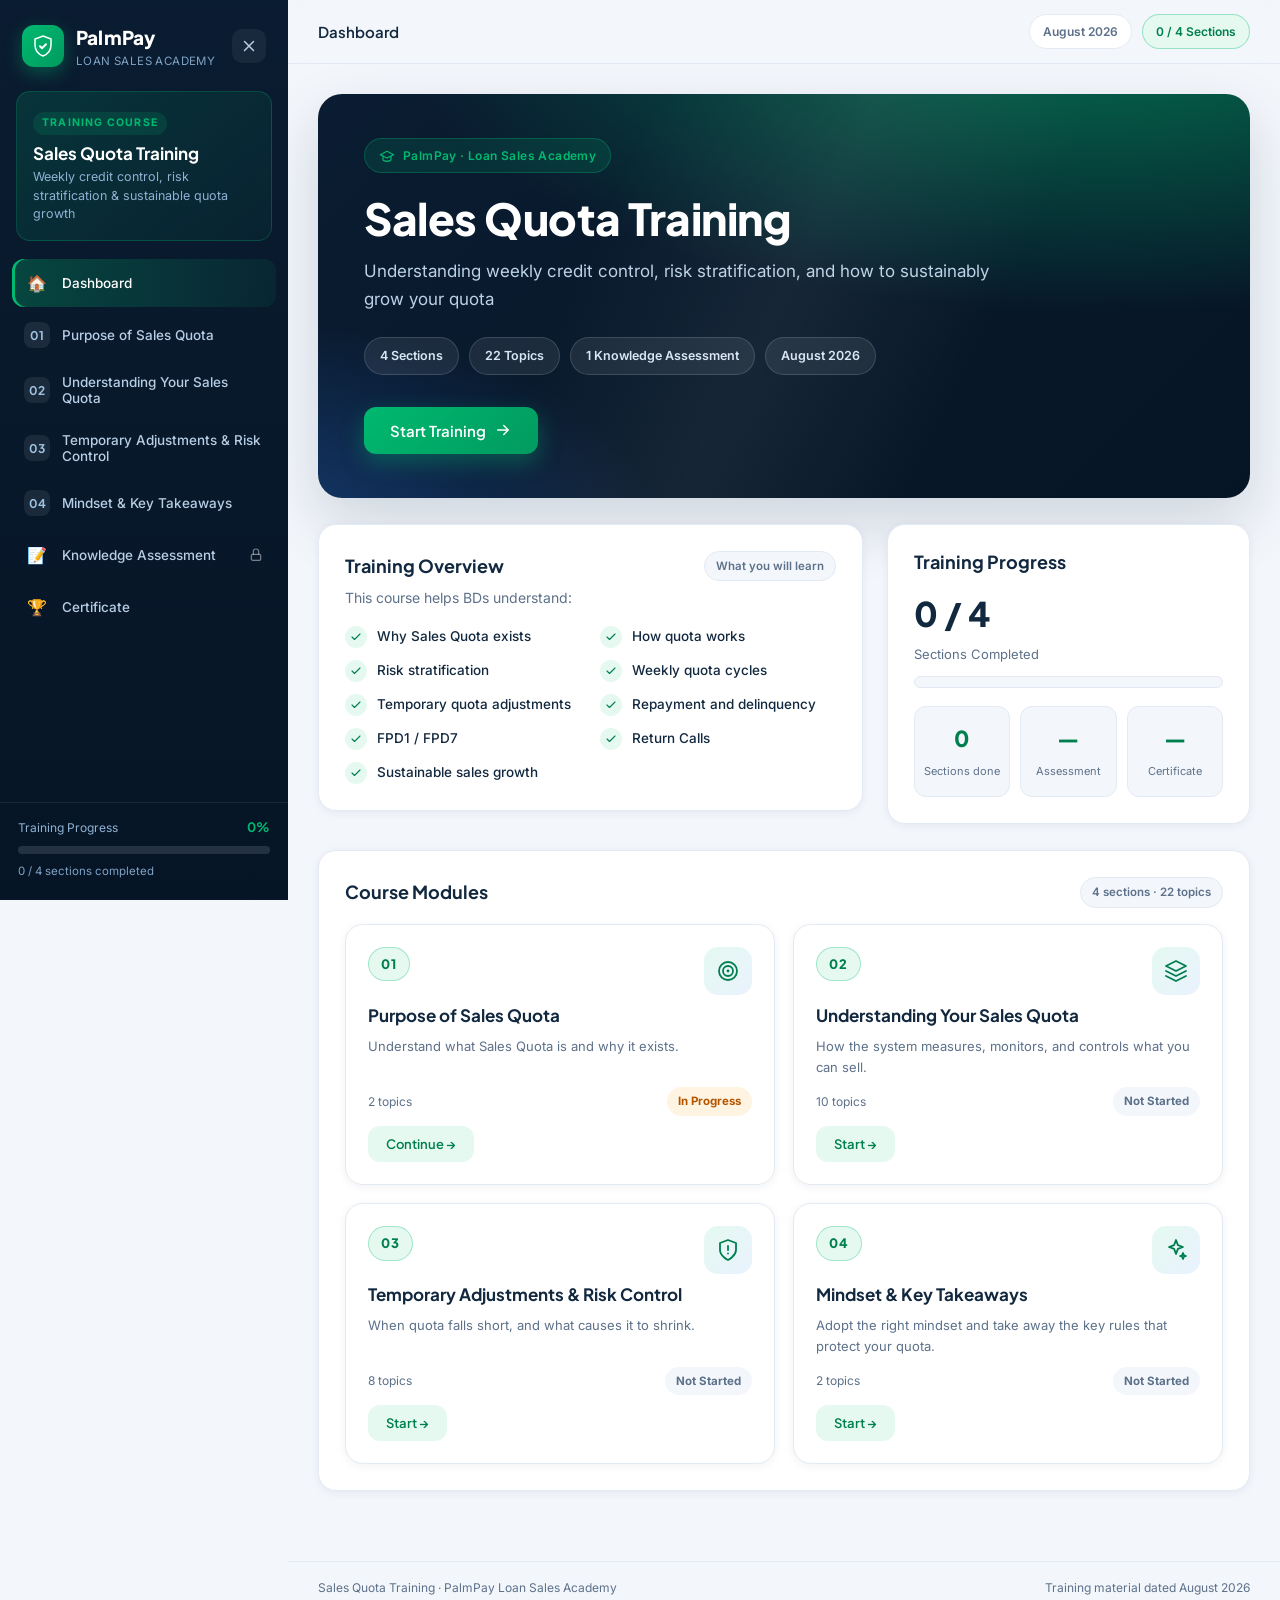
==== commit a80a1cae: "Fifth commit" ====
--- a/index.html
+++ b/index.html
@@ -74,9 +74,72 @@
     </div>
   </div>
 
+  <div class="dl-modal" id="dlModal" role="dialog" aria-modal="true" aria-label="Download Certificate" aria-hidden="true">
+    <div class="dl-backdrop" data-dl="backdrop"></div>
+    <div class="dl-card">
+      <button type="button" class="dl-close" data-dl="cancel" aria-label="Close">
+        <svg viewBox="0 0 24 24" fill="none" stroke="currentColor" stroke-width="2" stroke-linecap="round"><path d="M18 6L6 18M6 6l12 12"/></svg>
+      </button>
+      <div class="dl-head">
+        <div class="dl-head-ic" aria-hidden="true">
+          <svg viewBox="0 0 24 24" fill="none" stroke="currentColor" stroke-width="1.8" stroke-linecap="round" stroke-linejoin="round"><path d="M21 15v4a2 2 0 0 1-2 2H5a2 2 0 0 1-2-2v-4"/><path d="M7 10l5 5 5-5"/><path d="M12 15V3"/></svg>
+        </div>
+        <div>
+          <h3 class="dl-title">Download Certificate</h3>
+          <p class="dl-sub">Choose your preferred format</p>
+        </div>
+      </div>
+      <div class="dl-options">
+        <button type="button" class="dl-opt" data-dl="pdf">
+          <span class="dl-opt-ic dl-ic-pdf" aria-hidden="true">
+            <svg viewBox="0 0 24 24" fill="none" stroke="currentColor" stroke-width="1.8" stroke-linecap="round" stroke-linejoin="round"><path d="M14 2H6a2 2 0 0 0-2 2v16a2 2 0 0 0 2 2h12a2 2 0 0 0 2-2V8z"/><path d="M14 2v6h6"/><path d="M9 15h6M9 11h2M9 19h4"/></svg>
+          </span>
+          <span class="dl-opt-text"><strong>PDF</strong><em>Download as PDF</em></span>
+          <span class="dl-opt-arrow" aria-hidden="true">
+            <svg viewBox="0 0 24 24" fill="none" stroke="currentColor" stroke-width="2" stroke-linecap="round" stroke-linejoin="round"><path d="M5 12h14M13 6l6 6-6 6"/></svg>
+          </span>
+        </button>
+        <button type="button" class="dl-opt" data-dl="jpg">
+          <span class="dl-opt-ic dl-ic-jpg" aria-hidden="true">
+            <svg viewBox="0 0 24 24" fill="none" stroke="currentColor" stroke-width="1.8" stroke-linecap="round" stroke-linejoin="round"><rect x="3" y="3" width="18" height="18" rx="2"/><circle cx="8.5" cy="8.5" r="1.5"/><path d="M21 15l-5-5L5 21"/></svg>
+          </span>
+          <span class="dl-opt-text"><strong>JPG</strong><em>Download as JPG</em></span>
+          <span class="dl-opt-arrow" aria-hidden="true">
+            <svg viewBox="0 0 24 24" fill="none" stroke="currentColor" stroke-width="2" stroke-linecap="round" stroke-linejoin="round"><path d="M5 12h14M13 6l6 6-6 6"/></svg>
+          </span>
+        </button>
+      </div>
+      <button type="button" class="btn btn-ghost dl-cancel" data-dl="cancel">Cancel</button>
+    </div>
+  </div>
+
+  <div class="dl-modal up-modal" id="upModal" role="dialog" aria-modal="true" aria-label="Upload Certificate" aria-hidden="true">
+    <div class="dl-backdrop" data-up="backdrop"></div>
+    <div class="dl-card up-card">
+      <button type="button" class="dl-close" data-up="cancel" aria-label="Close">
+        <svg viewBox="0 0 24 24" fill="none" stroke="currentColor" stroke-width="2" stroke-linecap="round"><path d="M18 6L6 18M6 6l12 12"/></svg>
+      </button>
+      <div class="dl-head">
+        <div class="dl-success-ic" aria-hidden="true">
+          <svg viewBox="0 0 24 24" fill="none" stroke="currentColor" stroke-width="2.2" stroke-linecap="round" stroke-linejoin="round"><path d="M20 6L9 17l-5-5"/></svg>
+        </div>
+        <div>
+          <h3 class="dl-title">Certificate Downloaded Successfully</h3>
+        </div>
+      </div>
+      <p class="up-text">Your certificate has been successfully downloaded. Please complete the final step by uploading your certificate using the submission form below.</p>
+      <div class="up-actions">
+        <button type="button" class="btn btn-primary" data-up="form">Upload Certificate</button>
+        <p class="up-hint">Click the button to open the certificate submission form.</p>
+        <button type="button" class="btn btn-ghost up-later" data-up="cancel">Later</button>
+      </div>
+    </div>
+  </div>
+
   <div class="toast" id="toast" role="status" aria-live="polite"></div>
 
   <script src="js/course-data.js"></script>
+  <script src="js/export-css.js"></script>
   <script src="js/app.js"></script>
 </body>
 </html>
--- a/css/styles.css
+++ b/css/styles.css
@@ -211,6 +211,8 @@
 
 .nav-ok { color: var(--green); }
 
+.nav-lock { color: rgba(255, 255, 255, .45); }
+
 .sidebar-footer { padding: 14px 18px 20px; border-top: 1px solid rgba(255, 255, 255, .08); }
 
 .mini-progress-top { display: flex; justify-content: space-between; align-items: center; margin-bottom: 8px; }
@@ -872,11 +874,11 @@
 
 .lv-toggle { font-family: var(--font-head); font-size: 14px; font-weight: 700; color: rgba(255, 255, 255, .85); }
 
-.level.lv-a { background: linear-gradient(135deg, #e5484d, #c33d40); box-shadow: 0 8px 20px rgba(229, 72, 77, .35); }
-.level.lv-b { background: linear-gradient(135deg, #ff8a3d, #e06f1f); box-shadow: 0 8px 20px rgba(255, 138, 61, .3); }
-.level.lv-c { background: linear-gradient(135deg, #ffc24d, #e0a12a); box-shadow: 0 8px 20px rgba(255, 194, 77, .3); }
-.level.lv-d { background: linear-gradient(135deg, #4fc48f, #2ea874); box-shadow: 0 8px 20px rgba(79, 196, 143, .3); }
-.level.lv-e { background: linear-gradient(135deg, var(--green), var(--green-dark)); box-shadow: 0 8px 20px rgba(0, 185, 112, .35); }
+.level.lv-a { background: linear-gradient(135deg, var(--green), var(--green-dark)); box-shadow: 0 8px 20px rgba(0, 185, 112, .4); }
+.level.lv-b { background: linear-gradient(135deg, #26c6a2, #1b9c82); box-shadow: 0 8px 20px rgba(38, 198, 162, .35); }
+.level.lv-c { background: linear-gradient(135deg, #ffca4d, #e2a72c); box-shadow: 0 8px 20px rgba(255, 202, 77, .35); }
+.level.lv-d { background: linear-gradient(135deg, #ff8c42, #e2671f); box-shadow: 0 8px 20px rgba(255, 140, 66, .35); }
+.level.lv-e { background: linear-gradient(135deg, #e5484d, #b6353a); box-shadow: 0 8px 20px rgba(229, 72, 77, .4); }
 
 .level.active { transform: translateY(-3px); outline: 3px solid var(--navy-700); outline-offset: 2px; }
 
@@ -907,7 +909,14 @@
   font-weight: 800;
   display: grid;
   place-items: center;
-}
+  transition: background .25s ease, color .25s ease;
+}
+
+.ld-tone-a .ld-letter { background: linear-gradient(135deg, var(--green), var(--green-dark)); }
+.ld-tone-b .ld-letter { background: linear-gradient(135deg, #26c6a2, #1b9c82); }
+.ld-tone-c .ld-letter { background: linear-gradient(135deg, #ffca4d, #e2a72c); color: #5a4200; }
+.ld-tone-d .ld-letter { background: linear-gradient(135deg, #ff8c42, #e2671f); }
+.ld-tone-e .ld-letter { background: linear-gradient(135deg, #e5484d, #b6353a); }
 
 .ld-text { font-family: var(--font-head); font-weight: 700; font-size: 14.5px; color: var(--text); }
 
@@ -1635,6 +1644,176 @@
 .cert-sign span { font-size: 12px; font-weight: 600; color: var(--muted); }
 
 .cert-date { font-family: var(--font-head); font-size: 14px; font-weight: 700; color: var(--navy-800); }
+
+/* ---------------------------- Download modal ---------------------------- */
+.cert-export { box-shadow: none !important; }
+.cert-export .cert-inner { padding: 48px 46px !important; }
+.cert-export .cert-meta { grid-template-columns: repeat(3, 1fr) !important; }
+.cert-export .cert-name { font-size: 38px !important; }
+.cert-export .cert-title { font-size: 30px !important; }
+
+.dl-modal {
+  position: fixed;
+  inset: 0;
+  z-index: 120;
+  display: flex;
+  align-items: center;
+  justify-content: center;
+  padding: 20px;
+  opacity: 0;
+  pointer-events: none;
+  transition: opacity .25s ease;
+}
+
+.dl-modal.show {
+  opacity: 1;
+  pointer-events: auto;
+}
+
+.dl-backdrop {
+  position: absolute;
+  inset: 0;
+  background: rgba(4, 12, 22, .55);
+  backdrop-filter: blur(4px);
+  -webkit-backdrop-filter: blur(4px);
+}
+
+.dl-card {
+  position: relative;
+  width: 100%;
+  max-width: 400px;
+  background: var(--surface);
+  border-radius: 22px;
+  box-shadow: var(--shadow-lg);
+  padding: 26px;
+  transform: translateY(14px) scale(.98);
+  transition: transform .25s ease;
+  max-height: 90vh;
+  overflow: auto;
+}
+
+.dl-modal.show .dl-card { transform: none; }
+
+.dl-close {
+  position: absolute;
+  top: 14px;
+  right: 14px;
+  width: 34px;
+  height: 34px;
+  border: none;
+  border-radius: 10px;
+  background: var(--bg);
+  color: var(--muted);
+  display: grid;
+  place-items: center;
+  transition: background .2s, color .2s;
+}
+
+.dl-close:hover { background: var(--red-100); color: var(--red); }
+
+.dl-close svg { width: 16px; height: 16px; }
+
+.dl-head { display: flex; align-items: center; gap: 14px; margin-bottom: 22px; }
+
+.dl-head-ic {
+  width: 46px;
+  height: 46px;
+  flex: 0 0 46px;
+  border-radius: 14px;
+  background: linear-gradient(135deg, var(--green), var(--green-dark));
+  color: #fff;
+  display: grid;
+  place-items: center;
+  box-shadow: 0 8px 20px rgba(0, 185, 112, .35);
+}
+
+.dl-head-ic svg { width: 22px; height: 22px; }
+
+.dl-title { font-size: 18px; font-weight: 800; }
+
+.dl-sub { font-size: 13px; color: var(--muted); margin-top: 2px; }
+
+.dl-options { display: flex; flex-direction: column; gap: 12px; margin-bottom: 18px; }
+
+.dl-opt {
+  display: flex;
+  align-items: center;
+  gap: 14px;
+  width: 100%;
+  padding: 14px 16px;
+  border-radius: 14px;
+  background: var(--surface);
+  border: 1px solid var(--border);
+  color: var(--text);
+  text-align: left;
+  transition: border-color .2s ease, background .2s ease, transform .15s ease;
+}
+
+.dl-opt:hover { border-color: var(--green); background: var(--green-100); transform: translateY(-1px); }
+
+.dl-opt:disabled { opacity: .55; cursor: default; transform: none; }
+
+.dl-opt-ic {
+  width: 42px;
+  height: 42px;
+  flex: 0 0 42px;
+  border-radius: 12px;
+  display: grid;
+  place-items: center;
+  color: #fff;
+}
+
+.dl-opt-ic svg { width: 22px; height: 22px; }
+
+.dl-ic-pdf { background: linear-gradient(135deg, #e5484d, #c33d40); box-shadow: 0 6px 14px rgba(229, 72, 77, .3); }
+
+.dl-ic-jpg { background: linear-gradient(135deg, #2e7cf6, #1f66d8); box-shadow: 0 6px 14px rgba(46, 124, 246, .3); }
+
+.dl-opt-text { flex: 1; display: flex; flex-direction: column; }
+
+.dl-opt-text strong { font-family: var(--font-head); font-size: 15px; line-height: 1.3; }
+
+.dl-opt-text em { font-style: normal; font-size: 12.5px; color: var(--muted); }
+
+.dl-opt-arrow { color: var(--muted); display: grid; place-items: center; }
+
+.dl-opt-arrow svg { width: 18px; height: 18px; }
+
+.dl-cancel { width: 100%; }
+
+.dl-card.busy .dl-opt,
+.dl-card.busy .dl-cancel,
+.dl-card.busy .dl-close { cursor: wait; }
+
+.dl-success-ic {
+  width: 56px;
+  height: 56px;
+  flex: none;
+  border-radius: 50%;
+  background: linear-gradient(135deg, var(--green), var(--green-dark));
+  color: #fff;
+  display: grid;
+  place-items: center;
+  box-shadow: 0 10px 24px rgba(0, 185, 112, .35);
+}
+
+.dl-success-ic svg { width: 26px; height: 26px; }
+
+.up-text { font-size: 14px; color: var(--text); line-height: 1.55; margin-bottom: 20px; }
+
+.up-actions .btn { width: 100%; }
+
+.up-actions .btn-primary { padding-top: 13px; padding-bottom: 13px; }
+
+.up-hint { font-size: 12.5px; color: var(--muted); text-align: center; margin: 10px 0 4px; }
+
+@media (max-width: 560px) {
+  .dl-modal { padding: 14px; }
+  .dl-card { padding: 22px 18px; }
+  .dl-opt { padding: 13px 14px; }
+  .dl-success-ic { width: 48px; height: 48px; }
+  .up-actions .btn-primary { padding-top: 14px; padding-bottom: 14px; }
+}
 
 /* ---------------------------- Toast ---------------------------- */
 .toast {
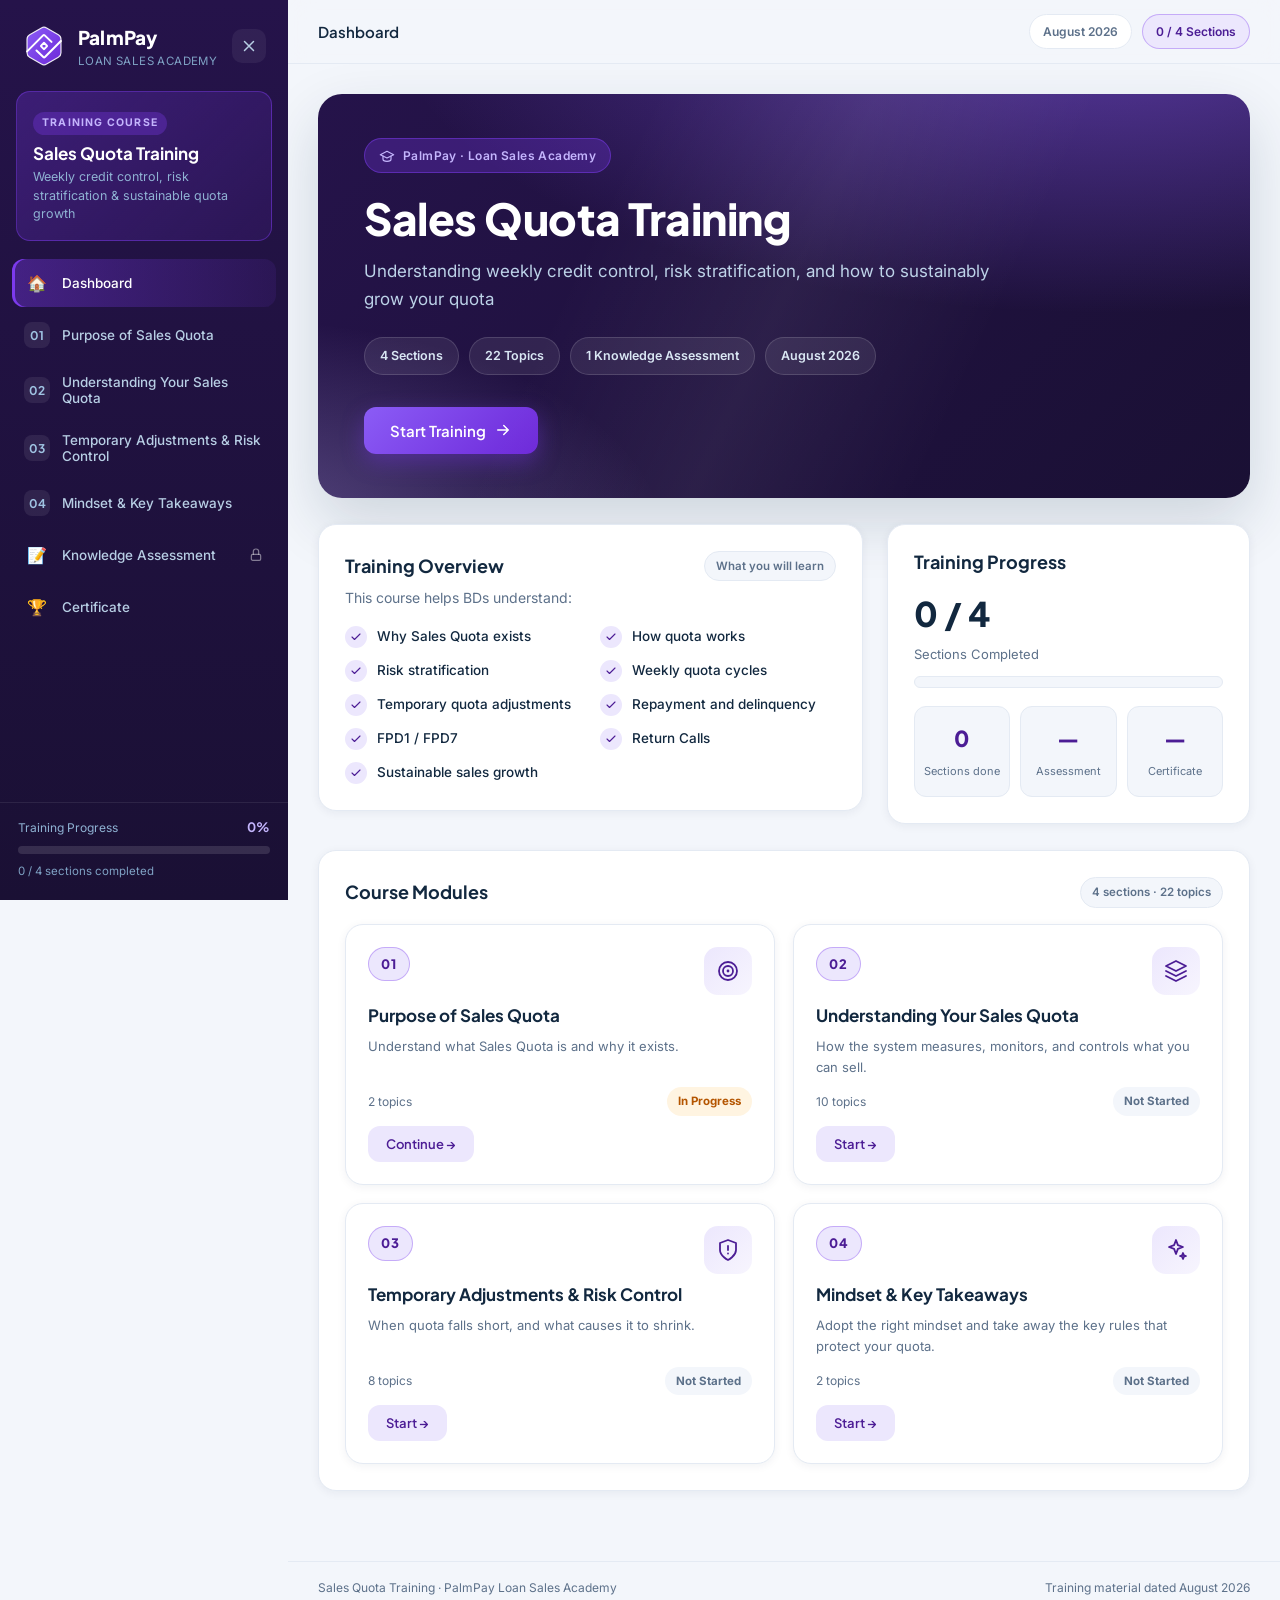
==== commit 5051c8df: "Seventh commit" ====
--- a/index.html
+++ b/index.html
@@ -15,9 +15,18 @@
     <aside class="sidebar" id="sidebar" aria-label="Course navigation">
       <div class="sidebar-brand">
         <div class="brand-mark" aria-hidden="true">
-          <svg viewBox="0 0 24 24" fill="none">
-            <path d="M12 2l8 3v6c0 5.2-3.4 9.2-8 11-4.6-1.8-8-5.8-8-11V5l8-3z" fill="rgba(0,185,112,.16)" stroke="currentColor" stroke-width="1.5"/>
-            <path d="M9 12.2l2 2 4-4" stroke="currentColor" stroke-width="2" stroke-linecap="round" stroke-linejoin="round"/>
+          <svg viewBox="0 0 48 48">
+            <defs>
+              <linearGradient id="ppmark-g" x1="0" y1="0" x2="1" y2="1">
+                <stop offset="0" stop-color="#8b5cf6"/>
+                <stop offset="1" stop-color="#6d28d9"/>
+              </linearGradient>
+            </defs>
+            <path fill="url(#ppmark-g)" stroke="#ffffff" stroke-opacity=".9" stroke-width="1.3" stroke-linecap="round" stroke-linejoin="round" d="M21.157 4.262a5.69 5.69 0 0 1 5.685 0l12.83 7.407a5.69 5.69 0 0 1 2.843 4.924v14.814a5.69 5.69 0 0 1-2.843 4.924l-12.83 7.407a5.69 5.69 0 0 1-5.685 0l-12.83-7.407a5.69 5.69 0 0 1-2.842-4.924V16.593a5.69 5.69 0 0 1 2.842-4.924z"/>
+            <g fill="none" stroke="#ffffff" stroke-linecap="round" stroke-linejoin="round" stroke-width="2.2">
+              <rect width="5.053" height="5.053" x="21.473" y="21.473" rx="0.632" ry="0.632" transform="rotate(-45 24 24)"/>
+              <path d="M5.565 29.88l17.44-17.441a1.263 1.263 0 0 1 1.766-.021l7.432 7.089m10.245-.897L25.007 36.051a1.263 1.263 0 0 1-1.766.021l-7.431-7.088"/>
+            </g>
           </svg>
         </div>
         <div class="brand-text">
--- a/css/styles.css
+++ b/css/styles.css
@@ -6,6 +6,22 @@
 
 /* ---------------------------- Tokens ---------------------------- */
 :root {
+  /* PalmPay brand purple */
+  --purple-950: #1a1034;
+  --purple-900: #25134a;
+  --purple-800: #38176b;
+  --purple-700: #4c1d95;
+  --purple-650: #5b21b6;
+  --purple-dark: #6d28d9;
+  --purple: #7c3aed;
+  --purple-soft: #a78bfa;
+  --purple-200: #c4b5fd;
+  --purple-100: #ece7fd;
+  --purple-50: #f7f5fe;
+  --purple-100-hover: #e3dcfd;
+  --purple-grad: linear-gradient(135deg, #8b5cf6 0%, #6d28d9 100%);
+  --purple-grad-h: linear-gradient(90deg, var(--purple) 0%, var(--purple-soft) 100%);
+  /* Semantic status (unchanged) */
   --navy-950: #061525;
   --navy-900: #0a1c31;
   --navy-800: #0f2942;
@@ -14,6 +30,7 @@
   --green-dark: #009a5e;
   --green-deep: #007f4e;
   --green-100: #e5f9f0;
+  --green-light: #d2f3e4;
   --orange: #ff9f1c;
   --orange-100: #fff4e1;
   --red: #e5484d;
@@ -60,7 +77,7 @@
 
 input, button { font-family: inherit; }
 
-::selection { background: rgba(0, 185, 112, .25); }
+::selection { background: rgba(124, 58, 237, .3); }
 
 /* ---------------------------- Layout ---------------------------- */
 .app { display: flex; min-height: 100vh; }
@@ -69,7 +86,7 @@
   position: fixed;
   inset: 0 auto 0 0;
   width: var(--sidebar-w);
-  background: linear-gradient(180deg, var(--navy-900) 0%, var(--navy-950) 100%);
+  background: linear-gradient(180deg, var(--purple-900) 0%, var(--purple-950) 100%);
   color: #cfe0f1;
   display: flex;
   flex-direction: column;
@@ -102,18 +119,17 @@
 }
 
 .brand-mark {
-  width: 42px;
-  height: 42px;
-  flex: 0 0 42px;
-  border-radius: 12px;
-  background: linear-gradient(135deg, var(--green), var(--green-dark));
+  width: 44px;
+  height: 44px;
+  flex: 0 0 44px;
+  border-radius: 13px;
+  background: transparent;
   color: #fff;
   display: grid;
   place-items: center;
-  box-shadow: 0 6px 18px rgba(0, 185, 112, .35);
-}
-
-.brand-mark svg { width: 24px; height: 24px; }
+}
+
+.brand-mark svg { width: 44px; height: 44px; }
 
 .brand-text { display: flex; flex-direction: column; min-width: 0; }
 
@@ -142,8 +158,8 @@
   margin: 4px 16px 14px;
   padding: 16px;
   border-radius: 14px;
-  background: linear-gradient(135deg, rgba(0, 185, 112, .16), rgba(0, 185, 112, .05));
-  border: 1px solid rgba(0, 185, 112, .25);
+  background: linear-gradient(135deg, rgba(124, 58, 237, .28), rgba(124, 58, 237, .1));
+  border: 1px solid rgba(124, 58, 237, .45);
 }
 
 .sidebar-course-chip {
@@ -152,8 +168,8 @@
   font-weight: 700;
   letter-spacing: 1.2px;
   text-transform: uppercase;
-  color: var(--green);
-  background: rgba(0, 185, 112, .14);
+  color: var(--purple-200);
+  background: rgba(124, 58, 237, .32);
   padding: 3px 9px;
   border-radius: 20px;
   margin-bottom: 8px;
@@ -183,7 +199,7 @@
 
 .nav-item:hover { background: rgba(255, 255, 255, .07); color: #fff; }
 
-.nav-item.active { background: linear-gradient(90deg, rgba(0, 185, 112, .28), rgba(0, 185, 112, .08)); color: #fff; box-shadow: inset 3px 0 0 var(--green); }
+.nav-item.active { background: linear-gradient(90deg, rgba(124, 58, 237, .38), rgba(124, 58, 237, .1)); color: #fff; box-shadow: inset 3px 0 0 var(--purple); }
 
 .nav-num {
   font-family: var(--font-head);
@@ -199,7 +215,7 @@
   color: #9fc3e2;
 }
 
-.nav-item.active .nav-num { background: var(--green); color: #fff; }
+.nav-item.active .nav-num { background: var(--purple); color: #fff; }
 
 .nav-emoji { font-size: 16px; width: 26px; height: 26px; flex: 0 0 26px; display: grid; place-items: center; }
 
@@ -219,11 +235,11 @@
 
 .mini-progress-label { font-size: 12px; color: #8fb2d3; }
 
-.mini-progress-value { font-family: var(--font-head); font-weight: 700; font-size: 13px; color: var(--green); }
+.mini-progress-value { font-family: var(--font-head); font-weight: 700; font-size: 13px; color: var(--purple-200); }
 
 .mini-progress-track { height: 8px; border-radius: 8px; background: rgba(255, 255, 255, .12); overflow: hidden; }
 
-.mini-progress-fill { height: 100%; width: 0; border-radius: 8px; background: linear-gradient(90deg, var(--green), #36e3a1); transition: width .6s ease; }
+.mini-progress-fill { height: 100%; width: 0; border-radius: 8px; background: var(--purple-grad-h); transition: width .6s ease; }
 
 .mini-progress-sub { margin-top: 8px; font-size: 11.5px; color: #7fa2c4; }
 
@@ -300,7 +316,7 @@
   white-space: nowrap;
 }
 
-.topbar-chip-progress { color: var(--green-deep); border-color: rgba(0, 185, 112, .35); background: var(--green-100); }
+.topbar-chip-progress { color: var(--purple-700); border-color: rgba(124, 58, 237, .35); background: var(--purple-100); }
 
 .content { width: 100%; max-width: 1060px; margin: 0 auto; padding: 30px 30px 70px; flex: 1; }
 
@@ -335,17 +351,17 @@
 
 .btn svg { width: 18px; height: 18px; }
 
-.btn-primary { background: linear-gradient(135deg, var(--green), var(--green-dark)); color: #fff; box-shadow: 0 8px 22px rgba(0, 185, 112, .35); }
-
-.btn-primary:hover { transform: translateY(-2px); box-shadow: 0 12px 26px rgba(0, 185, 112, .42); }
+.btn-primary { background: var(--purple-grad); color: #fff; box-shadow: 0 8px 22px rgba(124, 58, 237, .38); }
+
+.btn-primary:hover { transform: translateY(-2px); box-shadow: 0 12px 26px rgba(124, 58, 237, .5); }
 
 .btn-ghost { background: transparent; color: var(--muted); border: 1px solid var(--border); }
 
 .btn-ghost:hover { background: var(--surface); color: var(--text); border-color: #cdd8e6; }
 
-.btn-soft { background: var(--green-100); color: var(--green-deep); }
-
-.btn-soft:hover { background: #d2f3e4; }
+.btn-soft { background: var(--purple-100); color: var(--purple-700); }
+
+.btn-soft:hover { background: var(--purple-100-hover); }
 
 .btn-hero { font-size: 15px; padding: 14px 26px; margin-top: 6px; }
 
@@ -357,9 +373,9 @@
   padding: 44px 46px;
   color: #fff;
   background:
-    radial-gradient(1200px 500px at 85% -20%, rgba(0, 185, 112, .55), transparent 60%),
-    radial-gradient(800px 400px at -10% 110%, rgba(46, 124, 246, .35), transparent 55%),
-    linear-gradient(135deg, var(--navy-900), var(--navy-950));
+    radial-gradient(1200px 500px at 85% -20%, rgba(139, 92, 246, .55), transparent 60%),
+    radial-gradient(800px 400px at -10% 110%, rgba(196, 181, 253, .35), transparent 55%),
+    linear-gradient(135deg, var(--purple-900), var(--purple-950));
   box-shadow: var(--shadow-lg);
   margin-bottom: 26px;
 }
@@ -378,9 +394,9 @@
   font-size: 12px;
   font-weight: 600;
   letter-spacing: .4px;
-  color: var(--green);
-  background: rgba(0, 185, 112, .14);
-  border: 1px solid rgba(0, 185, 112, .3);
+  color: var(--purple-200);
+  background: rgba(124, 58, 237, .28);
+  border: 1px solid rgba(124, 58, 237, .5);
   padding: 7px 14px;
   border-radius: 30px;
   margin-bottom: 18px;
@@ -418,7 +434,7 @@
 
 .overview-list li { display: flex; align-items: center; gap: 10px; font-size: 13.5px; font-weight: 500; }
 
-.ov-ic { width: 22px; height: 22px; flex: 0 0 22px; border-radius: 50%; background: var(--green-100); color: var(--green-deep); display: grid; place-items: center; }
+.ov-ic { width: 22px; height: 22px; flex: 0 0 22px; border-radius: 50%; background: var(--purple-100); color: var(--purple-700); display: grid; place-items: center; }
 
 .ov-ic svg { width: 12px; height: 12px; }
 
@@ -430,7 +446,7 @@
 
 .big-progress-track { height: 12px; border-radius: 10px; background: var(--bg); border: 1px solid var(--border); overflow: hidden; margin-bottom: 18px; }
 
-.big-progress-fill { height: 100%; width: 0; border-radius: 10px; background: linear-gradient(90deg, var(--green), #2fd495); transition: width .9s ease; }
+.big-progress-fill { height: 100%; width: 0; border-radius: 10px; background: var(--purple-grad-h); transition: width .9s ease; }
 
 .progress-panel.in .big-progress-fill { width: var(--p); }
 
@@ -438,7 +454,7 @@
 
 .pstat { background: var(--bg); border: 1px solid var(--border); border-radius: var(--radius-sm); padding: 14px 8px; text-align: center; }
 
-.pstat-num { display: block; font-family: var(--font-head); font-weight: 800; font-size: 22px; color: var(--green-deep); }
+.pstat-num { display: block; font-family: var(--font-head); font-weight: 800; font-size: 22px; color: var(--purple-700); }
 
 .pstat-label { font-size: 11px; color: var(--muted); }
 
@@ -466,14 +482,14 @@
   font-weight: 800;
   font-size: 13px;
   letter-spacing: 1px;
-  color: var(--green-deep);
-  background: var(--green-100);
-  border: 1px solid rgba(0, 185, 112, .3);
+  color: var(--purple-700);
+  background: var(--purple-100);
+  border: 1px solid rgba(124, 58, 237, .35);
   padding: 6px 12px;
   border-radius: 20px;
 }
 
-.mod-ic { width: 48px; height: 48px; border-radius: 14px; background: linear-gradient(135deg, var(--green-100), var(--blue-100)); color: var(--green-deep); display: grid; place-items: center; }
+.mod-ic { width: 48px; height: 48px; border-radius: 14px; background: linear-gradient(135deg, var(--purple-100), var(--purple-50)); color: var(--purple-700); display: grid; place-items: center; }
 
 .mod-ic svg { width: 24px; height: 24px; }
 
@@ -508,7 +524,7 @@
   font-size: 12px;
   letter-spacing: 1px;
   color: #fff;
-  background: linear-gradient(135deg, var(--green), var(--green-dark));
+  background: var(--purple-grad);
   padding: 6px 14px;
   border-radius: 20px;
 }
@@ -543,9 +559,9 @@
   transition: all .2s ease;
 }
 
-.topic-pill:hover { border-color: var(--green); color: var(--green-deep); }
-
-.topic-pill.active { background: var(--green); border-color: var(--green); color: #fff; box-shadow: 0 6px 16px rgba(0, 185, 112, .3); }
+.topic-pill:hover { border-color: var(--purple); color: var(--purple-700); }
+
+.topic-pill.active { background: var(--purple); border-color: var(--purple); color: #fff; box-shadow: 0 6px 16px rgba(124, 58, 237, .35); }
 
 .tp-num {
   font-family: var(--font-head);
@@ -579,9 +595,9 @@
   font-weight: 700;
   letter-spacing: 1px;
   text-transform: uppercase;
-  color: var(--green-deep);
-  background: var(--green-100);
-  border: 1px solid rgba(0, 185, 112, .3);
+  color: var(--purple-700);
+  background: var(--purple-100);
+  border: 1px solid rgba(124, 58, 237, .35);
   padding: 6px 13px;
   border-radius: 20px;
   margin-bottom: 12px;
@@ -603,11 +619,11 @@
   color: var(--text);
 }
 
-.bh-bar { width: 4px; height: 18px; border-radius: 4px; background: linear-gradient(180deg, var(--green), var(--green-dark)); flex: 0 0 4px; }
+.bh-bar { width: 4px; height: 18px; border-radius: 4px; background: var(--purple-grad); flex: 0 0 4px; }
 
 .block-text { font-size: 15px; color: var(--text); }
 
-.block-text strong { color: var(--green-deep); font-weight: 700; }
+.block-text strong { color: var(--purple-700); font-weight: 700; }
 
 /* chips */
 .chips { display: flex; flex-wrap: wrap; gap: 12px; }
@@ -634,8 +650,8 @@
   border-radius: 9px;
   display: grid;
   place-items: center;
-  color: var(--green-deep);
-  background: var(--green-100);
+  color: var(--purple-700);
+  background: var(--purple-100);
 }
 
 .chip-ic svg { width: 15px; height: 15px; }
@@ -647,9 +663,9 @@
   gap: 16px;
   padding: 22px 24px;
   border-radius: 16px;
-  background: linear-gradient(135deg, rgba(0, 185, 112, .1), rgba(0, 185, 112, .04));
-  border: 1px solid rgba(0, 185, 112, .35);
-  border-left: 5px solid var(--green);
+  background: linear-gradient(135deg, rgba(124, 58, 237, .12), rgba(124, 58, 237, .04));
+  border: 1px solid rgba(124, 58, 237, .4);
+  border-left: 5px solid var(--purple);
 }
 
 .principle-ic {
@@ -657,16 +673,16 @@
   height: 44px;
   flex: 0 0 44px;
   border-radius: 13px;
-  background: linear-gradient(135deg, var(--green), var(--green-dark));
+  background: var(--purple-grad);
   color: #fff;
   display: grid;
   place-items: center;
-  box-shadow: 0 6px 16px rgba(0, 185, 112, .3);
+  box-shadow: 0 6px 16px rgba(124, 58, 237, .35);
 }
 
 .principle-ic svg { width: 22px; height: 22px; }
 
-.principle-label { font-family: var(--font-head); font-weight: 800; font-size: 13px; letter-spacing: 1px; text-transform: uppercase; color: var(--green-deep); display: block; margin-bottom: 4px; }
+.principle-label { font-family: var(--font-head); font-weight: 800; font-size: 13px; letter-spacing: 1px; text-transform: uppercase; color: var(--purple-700); display: block; margin-bottom: 4px; }
 
 .principle-body p { font-size: 15px; color: var(--text); }
 
@@ -677,12 +693,12 @@
   gap: 14px;
   padding: 20px 24px;
   border-radius: 16px;
-  background: linear-gradient(135deg, var(--navy-900), var(--navy-800));
+  background: linear-gradient(135deg, var(--purple-900), var(--purple-800));
   color: #fff;
   box-shadow: var(--shadow);
 }
 
-.km-ic { width: 40px; height: 40px; flex: 0 0 40px; border-radius: 12px; background: rgba(0, 185, 112, .2); color: var(--green); display: grid; place-items: center; }
+.km-ic { width: 40px; height: 40px; flex: 0 0 40px; border-radius: 12px; background: rgba(124, 58, 237, .3); color: var(--purple-200); display: grid; place-items: center; }
 
 .km-ic svg { width: 20px; height: 20px; }
 
@@ -745,7 +761,7 @@
 
 .info-card:hover { transform: translateY(-3px); box-shadow: var(--shadow); }
 
-.info-ic { width: 46px; height: 46px; border-radius: 13px; display: grid; place-items: center; margin-bottom: 14px; color: var(--green-deep); background: var(--green-100); }
+.info-ic { width: 46px; height: 46px; border-radius: 13px; display: grid; place-items: center; margin-bottom: 14px; color: var(--purple-700); background: var(--purple-100); }
 
 .info-ic svg { width: 22px; height: 22px; }
 
@@ -772,7 +788,7 @@
   transition: border-color .2s ease, box-shadow .2s ease;
 }
 
-.expand-card.open { border-color: rgba(0, 185, 112, .5); box-shadow: var(--shadow); }
+.expand-card.open { border-color: rgba(124, 58, 237, .55); box-shadow: var(--shadow); }
 
 .expand-head {
   width: 100%;
@@ -786,7 +802,7 @@
   color: var(--text);
 }
 
-.expand-ic { width: 40px; height: 40px; flex: 0 0 40px; border-radius: 11px; display: grid; place-items: center; color: var(--green-deep); background: var(--green-100); transition: transform .2s ease; }
+.expand-ic { width: 40px; height: 40px; flex: 0 0 40px; border-radius: 11px; display: grid; place-items: center; color: var(--purple-700); background: var(--purple-100); transition: transform .2s ease; }
 
 .expand-ic svg { width: 20px; height: 20px; }
 
@@ -804,11 +820,11 @@
   font-family: var(--font-head);
   font-size: 17px;
   font-weight: 700;
-  color: var(--green-deep);
+  color: var(--purple-700);
   transition: all .2s ease;
 }
 
-.expand-card.open .expand-toggle { background: var(--green); border-color: var(--green); color: #fff; }
+.expand-card.open .expand-toggle { background: var(--purple); border-color: var(--purple); color: #fff; }
 
 .expand-body {
   max-height: 0;
@@ -822,7 +838,7 @@
 
 /* meter */
 .meter-card {
-  background: linear-gradient(135deg, var(--navy-900), var(--navy-800));
+  background: linear-gradient(135deg, var(--purple-900), var(--purple-800));
   border-radius: var(--radius);
   padding: 26px 28px;
   color: #fff;
@@ -833,13 +849,13 @@
 
 .meter-label { font-size: 13px; font-weight: 600; color: #a8c4dd; }
 
-.meter-value { font-family: var(--font-head); font-size: 30px; font-weight: 800; color: var(--green); }
+.meter-value { font-family: var(--font-head); font-size: 30px; font-weight: 800; color: var(--purple-200); }
 
 .meter-value em { font-style: normal; font-size: 13px; font-weight: 700; letter-spacing: 1.5px; color: #7fa2c4; margin-left: 6px; }
 
 .meter-track { height: 16px; border-radius: 12px; background: rgba(255, 255, 255, .12); overflow: hidden; margin-bottom: 12px; }
 
-.meter-fill { height: 100%; width: 0; border-radius: 12px; background: linear-gradient(90deg, var(--green), #36e3a1); transition: width 1.1s ease; }
+.meter-fill { height: 100%; width: 0; border-radius: 12px; background: var(--purple-grad-h); transition: width 1.1s ease; }
 
 .meter-card.in .meter-fill { width: var(--v); }
 
@@ -880,7 +896,7 @@
 .level.lv-d { background: linear-gradient(135deg, #ff8c42, #e2671f); box-shadow: 0 8px 20px rgba(255, 140, 66, .35); }
 .level.lv-e { background: linear-gradient(135deg, #e5484d, #b6353a); box-shadow: 0 8px 20px rgba(229, 72, 77, .4); }
 
-.level.active { transform: translateY(-3px); outline: 3px solid var(--navy-700); outline-offset: 2px; }
+.level.active { transform: translateY(-3px); outline: 3px solid var(--purple-800); outline-offset: 2px; }
 
 .levels-scale { display: flex; justify-content: space-between; max-width: 420px; margin: 12px auto 4px; font-size: 11.5px; font-weight: 700; color: var(--muted); text-transform: uppercase; letter-spacing: .6px; }
 
@@ -902,7 +918,7 @@
   height: 54px;
   flex: 0 0 54px;
   border-radius: 14px;
-  background: linear-gradient(135deg, var(--navy-800), var(--navy-700));
+  background: linear-gradient(135deg, var(--purple-800), var(--purple-700));
   color: #fff;
   font-family: var(--font-head);
   font-size: 26px;
@@ -920,7 +936,7 @@
 
 .ld-text { font-family: var(--font-head); font-weight: 700; font-size: 14.5px; color: var(--text); }
 
-.ld-map { font-size: 12.5px; font-weight: 600; color: var(--green-deep); margin-top: 3px; }
+.ld-map { font-size: 12.5px; font-weight: 600; color: var(--purple-700); margin-top: 3px; }
 
 .levels-note { margin-top: 14px; font-size: 12.5px; color: var(--muted); }
 
@@ -935,11 +951,11 @@
   font-weight: 700;
   font-size: 13px;
   color: #fff;
-  background: linear-gradient(135deg, var(--green), var(--green-dark));
+  background: var(--purple-grad);
   padding: 8px 16px;
   border-radius: 24px;
   margin-bottom: 18px;
-  box-shadow: 0 6px 16px rgba(0, 185, 112, .3);
+  box-shadow: 0 6px 16px rgba(124, 58, 237, .35);
 }
 
 .tl-badge svg { width: 15px; height: 15px; }
@@ -956,8 +972,8 @@
   flex: 0 0 14px;
   margin-top: 18px;
   border-radius: 50%;
-  background: var(--green);
-  box-shadow: 0 0 0 4px var(--green-100);
+  background: var(--purple);
+  box-shadow: 0 0 0 4px var(--purple-100);
   z-index: 1;
 }
 
@@ -969,7 +985,7 @@
   left: 50%;
   width: 2px;
   transform: translateX(-50%);
-  background: linear-gradient(180deg, var(--green-100), var(--border));
+  background: linear-gradient(180deg, var(--purple-100), var(--border));
 }
 
 .tl-item:first-child .tl-rail::before { top: 20px; }
@@ -989,9 +1005,9 @@
 
 .tl-desc { font-size: 13px; color: var(--muted); margin-top: 3px; }
 
-.tl-emphasis .tl-card { border-color: rgba(0, 185, 112, .5); background: var(--green-100); }
-
-.tl-emphasis .tl-title { color: var(--green-deep); }
+.tl-emphasis .tl-card { border-color: rgba(124, 58, 237, .55); background: var(--purple-100); }
+
+.tl-emphasis .tl-title { color: var(--purple-700); }
 
 /* flow */
 .flow { display: flex; flex-direction: column; align-items: center; gap: 2px; padding: 8px 0; }
@@ -1018,9 +1034,9 @@
   font-family: var(--font-head);
   font-size: 15px;
   font-weight: 800;
-  color: var(--green-deep);
-  background: var(--surface);
-  border: 2px solid var(--green);
+  color: var(--purple-700);
+  background: var(--surface);
+  border: 2px solid var(--purple);
   width: 26px;
   height: 26px;
   display: grid;
@@ -1045,7 +1061,7 @@
 
 .checklist-counter { font-size: 13px; font-weight: 600; color: var(--muted); }
 
-.checklist-counter strong { color: var(--green-deep); }
+.checklist-counter strong { color: var(--purple-700); }
 
 .checklist-items { display: flex; flex-direction: column; gap: 10px; }
 
@@ -1063,7 +1079,7 @@
   transition: all .2s ease;
 }
 
-.check-item:hover { border-color: rgba(0, 185, 112, .5); }
+.check-item:hover { border-color: rgba(124, 58, 237, .55); }
 
 .check-item.checked { background: var(--green-100); border-color: rgba(0, 185, 112, .5); }
 
@@ -1099,7 +1115,7 @@
   font-family: var(--font-head);
   font-weight: 700;
   font-size: 16px;
-  color: var(--green-deep);
+  color: var(--purple-700);
   transition: all .2s ease;
 }
 
@@ -1168,14 +1184,14 @@
   height: 42px;
   flex: 0 0 42px;
   border-radius: 13px;
-  background: linear-gradient(135deg, var(--green), var(--green-dark));
+  background: var(--purple-grad);
   color: #fff;
   font-family: var(--font-head);
   font-size: 18px;
   font-weight: 800;
   display: grid;
   place-items: center;
-  box-shadow: 0 6px 16px rgba(0, 185, 112, .3);
+  box-shadow: 0 6px 16px rgba(124, 58, 237, .35);
 }
 
 .step-body { flex: 1; background: var(--surface); border: 1px solid var(--border); border-radius: 14px; padding: 16px 18px; box-shadow: var(--shadow-sm); }
@@ -1240,7 +1256,7 @@
   transition: border-color .2s ease, box-shadow .2s ease;
 }
 
-.dual-card.open { border-color: rgba(0, 185, 112, .5); box-shadow: var(--shadow); }
+.dual-card.open { border-color: rgba(124, 58, 237, .55); box-shadow: var(--shadow); }
 
 .dual-head {
   width: 100%;
@@ -1260,7 +1276,7 @@
 
 .dual-bar { height: 12px; border-radius: 10px; background: var(--bg); border: 1px solid var(--border); overflow: hidden; margin-bottom: 12px; }
 
-.dual-fill { height: 100%; width: 0; border-radius: 10px; background: linear-gradient(90deg, var(--green), #2fd495); transition: width 1s ease; }
+.dual-fill { height: 100%; width: 0; border-radius: 10px; background: var(--purple-grad-h); transition: width 1s ease; }
 
 .dual-card.tone-danger .dual-fill { background: linear-gradient(90deg, var(--red), #ef6f73); }
 
@@ -1281,7 +1297,7 @@
 
 /* knowledge check */
 .kcheck {
-  background: linear-gradient(135deg, var(--navy-900), var(--navy-800));
+  background: linear-gradient(135deg, var(--purple-900), var(--purple-800));
   border-radius: var(--radius);
   padding: 26px 28px;
   color: #fff;
@@ -1297,9 +1313,9 @@
   font-weight: 800;
   letter-spacing: 1.2px;
   text-transform: uppercase;
-  color: var(--green);
-  background: rgba(0, 185, 112, .16);
-  border: 1px solid rgba(0, 185, 112, .4);
+  color: var(--purple-200);
+  background: rgba(124, 58, 237, .3);
+  border: 1px solid rgba(124, 58, 237, .5);
   padding: 6px 14px;
   border-radius: 20px;
 }
@@ -1323,7 +1339,7 @@
   transition: all .2s ease;
 }
 
-.kcheck-opt:hover:not(:disabled) { background: rgba(255, 255, 255, .12); border-color: rgba(0, 185, 112, .5); }
+.kcheck-opt:hover:not(:disabled) { background: rgba(255, 255, 255, .12); border-color: rgba(124, 58, 237, .7); }
 
 .kcheck-opt:disabled { cursor: default; }
 
@@ -1360,9 +1376,9 @@
   color: #fff;
   text-align: center;
   background:
-    radial-gradient(700px 320px at 85% -10%, rgba(0, 185, 112, .5), transparent 60%),
-    radial-gradient(600px 300px at 0% 110%, rgba(46, 124, 246, .35), transparent 55%),
-    linear-gradient(135deg, var(--navy-900), var(--navy-950));
+    radial-gradient(700px 320px at 85% -10%, rgba(139, 92, 246, .55), transparent 60%),
+    radial-gradient(600px 300px at 0% 110%, rgba(196, 181, 253, .35), transparent 55%),
+    linear-gradient(135deg, var(--purple-900), var(--purple-950));
   box-shadow: var(--shadow-lg);
 }
 
@@ -1386,15 +1402,15 @@
 
 .final-goal { font-size: 14.5px; color: #bcd2e8; max-width: 600px; margin: 0 auto 20px; }
 
-.final-quote { font-family: var(--font-head); font-size: clamp(20px, 3vw, 26px); font-weight: 800; color: var(--green); margin-bottom: 22px; }
+.final-quote { font-family: var(--font-head); font-size: clamp(20px, 3vw, 26px); font-weight: 800; color: var(--purple-200); margin-bottom: 22px; }
 
 .final-formula {
   display: inline-block;
   font-family: var(--font-head);
   font-size: 14px;
   font-weight: 700;
-  color: var(--navy-900);
-  background: linear-gradient(135deg, var(--green), #36e3a1);
+  color: var(--purple-700);
+  background: var(--purple-grad-h);
   padding: 12px 22px;
   border-radius: 30px;
 }
@@ -1406,7 +1422,7 @@
 
 .ap-track { height: 10px; border-radius: 8px; background: var(--surface); border: 1px solid var(--border); overflow: hidden; }
 
-.ap-fill { height: 100%; border-radius: 8px; background: linear-gradient(90deg, var(--green), #2fd495); transition: width .4s ease; }
+.ap-fill { height: 100%; border-radius: 8px; background: var(--purple-grad-h); transition: width .4s ease; }
 
 .assess-card { background: var(--surface); border: 1px solid var(--border); border-radius: 22px; box-shadow: var(--shadow-sm); padding: 30px 32px; }
 
@@ -1429,9 +1445,9 @@
   transition: all .2s ease;
 }
 
-.assess-opt:hover { border-color: var(--green); background: var(--green-100); }
-
-.assess-opt.selected { border-color: var(--green); background: var(--green-100); box-shadow: 0 0 0 3px rgba(0, 185, 112, .18); }
+.assess-opt:hover { border-color: var(--purple); background: var(--purple-100); }
+
+.assess-opt.selected { border-color: var(--purple); background: var(--purple-100); box-shadow: 0 0 0 3px rgba(124, 58, 237, .2); }
 
 .ao-letter {
   width: 32px;
@@ -1449,7 +1465,7 @@
   transition: all .2s ease;
 }
 
-.assess-opt.selected .ao-letter { background: var(--green); border-color: var(--green); color: #fff; }
+.assess-opt.selected .ao-letter { background: var(--purple); border-color: var(--purple); color: #fff; }
 
 .ao-text { flex: 1; }
 
@@ -1462,7 +1478,7 @@
   transition: all .2s ease;
 }
 
-.assess-opt.selected .ao-radio { border-color: var(--green); background: var(--green); box-shadow: inset 0 0 0 3px #fff; }
+.assess-opt.selected .ao-radio { border-color: var(--purple); background: var(--purple); box-shadow: inset 0 0 0 3px #fff; }
 
 .assess-nav { display: flex; justify-content: space-between; gap: 12px; flex-wrap: wrap; }
 
@@ -1511,11 +1527,11 @@
   height: 84px;
   margin: 0 auto 22px;
   border-radius: 26px;
-  background: linear-gradient(135deg, var(--green), var(--green-dark));
+  background: var(--purple-grad);
   color: #fff;
   display: grid;
   place-items: center;
-  box-shadow: 0 16px 40px rgba(0, 185, 112, .4);
+  box-shadow: 0 16px 40px rgba(124, 58, 237, .45);
 }
 
 .completion-badge svg { width: 40px; height: 40px; }
@@ -1570,52 +1586,52 @@
   transition: border-color .2s ease, box-shadow .2s ease;
 }
 
-.cert-toolbar-row input:focus { border-color: var(--green); box-shadow: 0 0 0 3px rgba(0, 185, 112, .18); }
+.cert-toolbar-row input:focus { border-color: var(--purple); box-shadow: 0 0 0 3px rgba(124, 58, 237, .2); }
 
 .certificate { background: #fff; border-radius: 6px; box-shadow: var(--shadow-lg); overflow: hidden; }
 
-.cert-frame { margin: 12px; border: 2px solid var(--green); border-radius: 4px; padding: 4px; }
+.cert-frame { margin: 12px; border: 2px solid var(--purple); border-radius: 4px; padding: 4px; }
 
 .cert-inner {
-  border: 1px solid rgba(0, 185, 112, .5);
+  border: 1px solid rgba(124, 58, 237, .55);
   border-radius: 2px;
   padding: 48px 46px;
   text-align: center;
   position: relative;
   background:
-    radial-gradient(500px 200px at 50% 0%, rgba(0, 185, 112, .08), transparent 60%);
+    radial-gradient(500px 200px at 50% 0%, rgba(139, 92, 246, .09), transparent 60%);
 }
 
 .cert-brand { display: flex; align-items: center; justify-content: center; gap: 10px; margin-bottom: 20px; }
 
 .cert-brand-mark {
-  width: 38px;
-  height: 38px;
-  border-radius: 11px;
-  background: linear-gradient(135deg, var(--green), var(--green-dark));
+  width: 56px;
+  height: 56px;
+  border-radius: 13px;
+  background: transparent;
   color: #fff;
   display: grid;
   place-items: center;
 }
 
-.cert-brand-mark svg { width: 20px; height: 20px; }
-
-.cert-brand-name { display: block; font-family: var(--font-head); font-weight: 800; font-size: 19px; color: var(--navy-900); text-align: left; line-height: 1.1; }
-
-.cert-brand-sub { display: block; font-size: 10.5px; letter-spacing: 1.4px; text-transform: uppercase; color: var(--green-deep); text-align: left; }
-
-.cert-award { width: 60px; height: 60px; margin: 0 auto 14px; border-radius: 50%; background: linear-gradient(135deg, var(--green), var(--green-dark)); color: #fff; display: grid; place-items: center; box-shadow: 0 10px 24px rgba(0, 185, 112, .35); }
+.cert-brand-mark svg { width: 56px; height: 56px; }
+
+.cert-brand-name { display: block; font-family: var(--font-head); font-weight: 800; font-size: 19px; color: var(--purple-900); text-align: left; line-height: 1.1; }
+
+.cert-brand-sub { display: block; font-size: 10.5px; letter-spacing: 1.4px; text-transform: uppercase; color: var(--purple); text-align: left; }
+
+.cert-award { width: 60px; height: 60px; margin: 0 auto 14px; border-radius: 50%; background: var(--purple-grad); color: #fff; display: grid; place-items: center; box-shadow: 0 10px 24px rgba(124, 58, 237, .4); }
 
 .cert-award svg { width: 30px; height: 30px; }
 
-.cert-title { font-size: 30px; font-weight: 800; letter-spacing: .5px; color: var(--navy-900); margin-bottom: 18px; }
+.cert-title { font-size: 30px; font-weight: 800; letter-spacing: .5px; color: var(--purple-900); margin-bottom: 18px; }
 
 .cert-line { font-size: 14px; color: var(--muted); margin-bottom: 6px; }
 
 .cert-name {
   font-family: 'Segoe Script', 'Brush Script MT', cursive, var(--font-head);
   font-size: 38px;
-  color: var(--green-deep);
+  color: var(--purple-700);
   margin: 12px 0 14px;
   min-height: 50px;
   line-height: 1.2;
@@ -1623,7 +1639,7 @@
 
 .cert-name-empty { font-family: var(--font-head); font-size: 24px; color: #cdd8e6; font-style: italic; }
 
-.cert-course { font-family: var(--font-head); font-size: 24px; font-weight: 800; color: var(--navy-900); margin: 8px 0 6px; }
+.cert-course { font-family: var(--font-head); font-size: 24px; font-weight: 800; color: var(--purple-900); margin: 8px 0 6px; }
 
 .cert-course-sub { font-size: 13px; color: var(--muted); max-width: 520px; margin: 0 auto 24px; }
 
@@ -1639,11 +1655,11 @@
 
 .cert-sign { text-align: center; }
 
-.sign-line { width: 200px; height: 2px; background: var(--navy-800); margin-bottom: 6px; }
+.sign-line { width: 200px; height: 2px; background: var(--purple-700); margin-bottom: 6px; }
 
 .cert-sign span { font-size: 12px; font-weight: 600; color: var(--muted); }
 
-.cert-date { font-family: var(--font-head); font-size: 14px; font-weight: 700; color: var(--navy-800); }
+.cert-date { font-family: var(--font-head); font-size: 14px; font-weight: 700; color: var(--purple-700); }
 
 /* ---------------------------- Download modal ---------------------------- */
 .cert-export { box-shadow: none !important; }
@@ -1720,11 +1736,11 @@
   height: 46px;
   flex: 0 0 46px;
   border-radius: 14px;
-  background: linear-gradient(135deg, var(--green), var(--green-dark));
+  background: var(--purple-grad);
   color: #fff;
   display: grid;
   place-items: center;
-  box-shadow: 0 8px 20px rgba(0, 185, 112, .35);
+  box-shadow: 0 8px 20px rgba(124, 58, 237, .4);
 }
 
 .dl-head-ic svg { width: 22px; height: 22px; }
@@ -1749,7 +1765,7 @@
   transition: border-color .2s ease, background .2s ease, transform .15s ease;
 }
 
-.dl-opt:hover { border-color: var(--green); background: var(--green-100); transform: translateY(-1px); }
+.dl-opt:hover { border-color: var(--purple); background: var(--purple-100); transform: translateY(-1px); }
 
 .dl-opt:disabled { opacity: .55; cursor: default; transform: none; }
 
@@ -1822,7 +1838,7 @@
   bottom: 34px;
   transform: translate(-50%, 20px);
   z-index: 100;
-  background: var(--navy-900);
+  background: var(--purple-900);
   color: #fff;
   font-size: 14px;
   font-weight: 500;
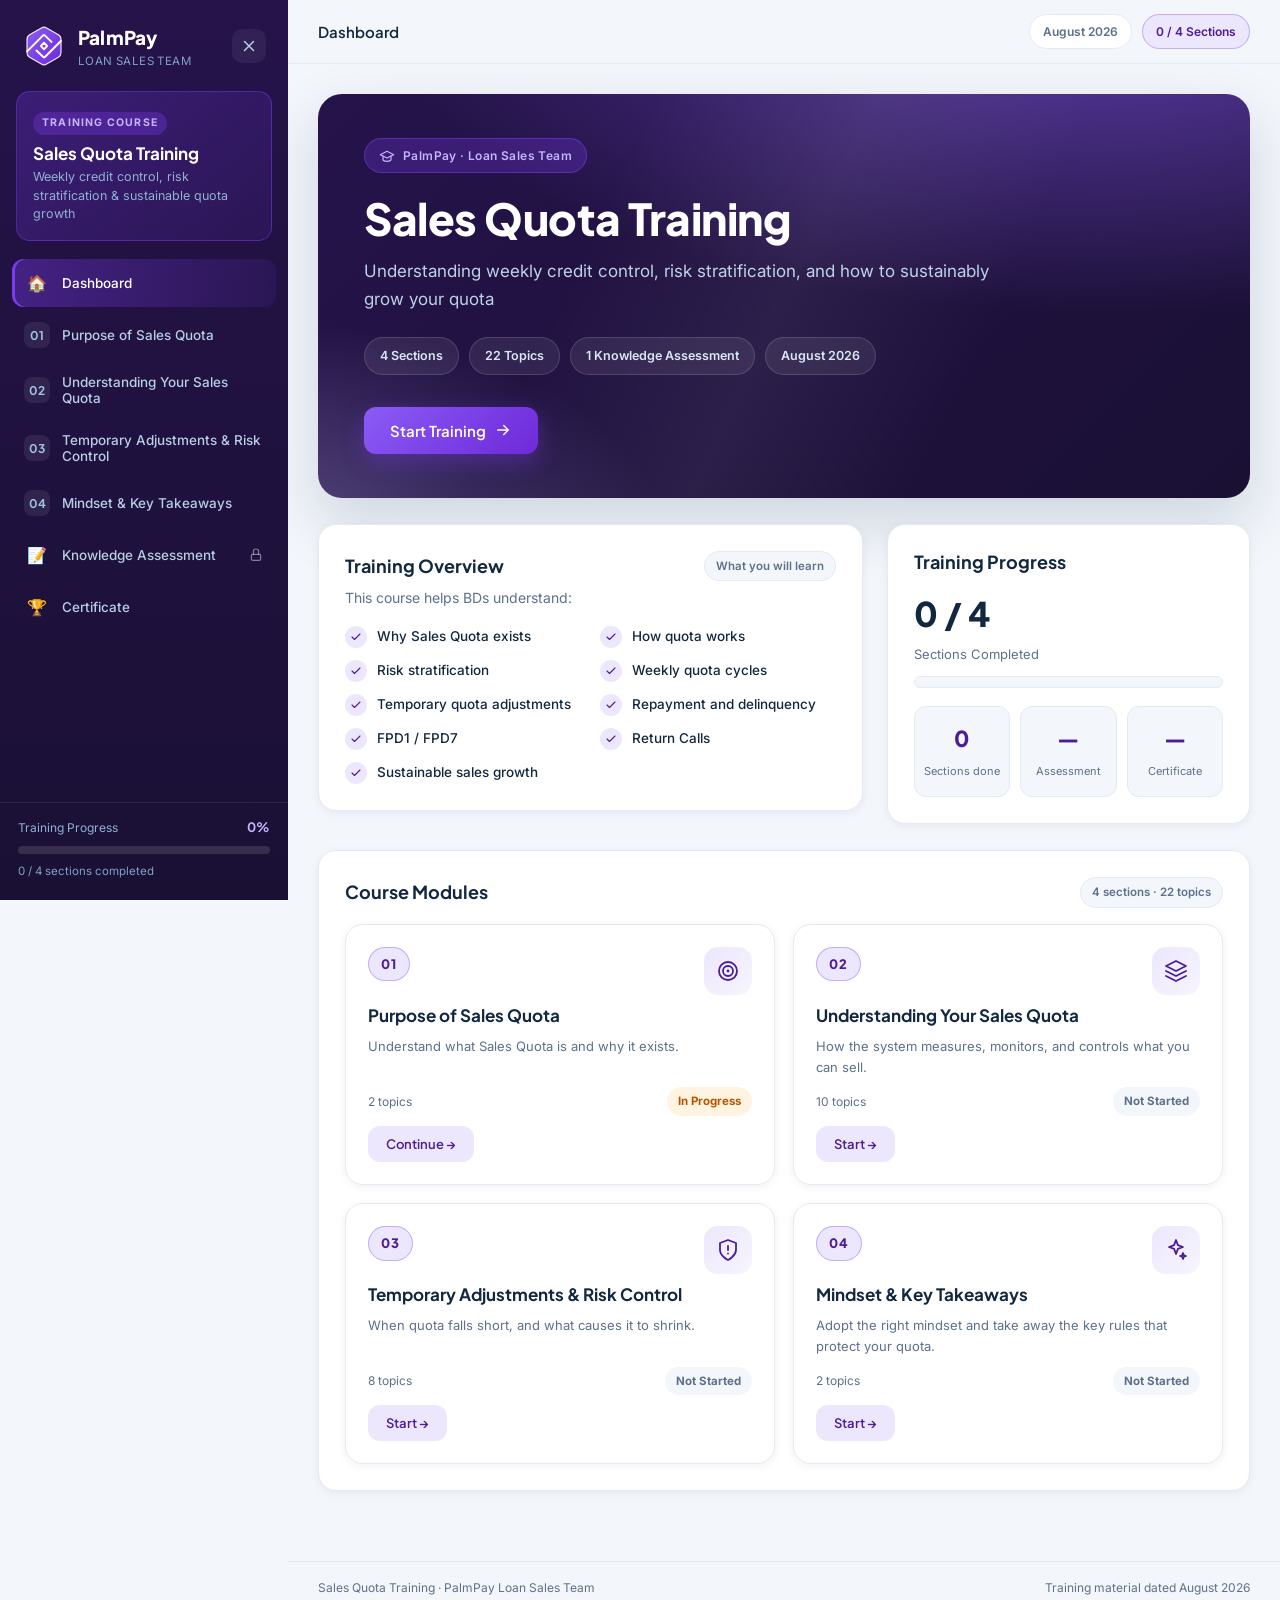
==== commit 38c71008: "Ninth commit" ====
--- a/index.html
+++ b/index.html
@@ -3,8 +3,8 @@
 <head>
   <meta charset="UTF-8" />
   <meta name="viewport" content="width=device-width, initial-scale=1.0" />
-  <meta name="description" content="PalmPay Loan Sales Academy — Sales Quota Training. Understanding weekly credit control, risk stratification, and how to sustainably grow your quota." />
-  <title>Sales Quota Training · PalmPay Loan Sales Academy</title>
+  <meta name="description" content="PalmPay Loan Sales Team — Sales Quota Training. Understanding weekly credit control, risk stratification, and how to sustainably grow your quota." />
+  <title>Sales Quota Training · PalmPay Loan Sales Team</title>
   <link rel="preconnect" href="https://fonts.googleapis.com" />
   <link rel="preconnect" href="https://fonts.gstatic.com" crossorigin />
   <link href="https://fonts.googleapis.com/css2?family=Inter:wght@400;500;600;700&family=Plus+Jakarta+Sans:wght@500;600;700;800&display=swap" rel="stylesheet" />
@@ -31,7 +31,7 @@
         </div>
         <div class="brand-text">
           <span class="brand-name">PalmPay</span>
-          <span class="brand-sub">Loan Sales Academy</span>
+          <span class="brand-sub">Loan Sales Team</span>
         </div>
         <button class="sidebar-close" id="sidebarClose" aria-label="Close menu">
           <svg viewBox="0 0 24 24" fill="none" stroke="currentColor" stroke-width="2" stroke-linecap="round"><path d="M18 6L6 18M6 6l12 12"/></svg>
@@ -77,7 +77,7 @@
       <main class="content" id="view" aria-live="polite"></main>
 
       <footer class="app-footer">
-        <span>Sales Quota Training · PalmPay Loan Sales Academy</span>
+        <span>Sales Quota Training · PalmPay Loan Sales Team</span>
         <span>Training material dated August 2026</span>
       </footer>
     </div>
--- a/css/styles.css
+++ b/css/styles.css
@@ -1,6 +1,6 @@
 /* ============================================================
    Sales Quota Training — Premium Fintech Styles
-   PalmPay Loan Sales Academy · August 2026
+   PalmPay Loan Sales Team · August 2026
    Vanilla CSS only. No frameworks.
    ============================================================ */
 
